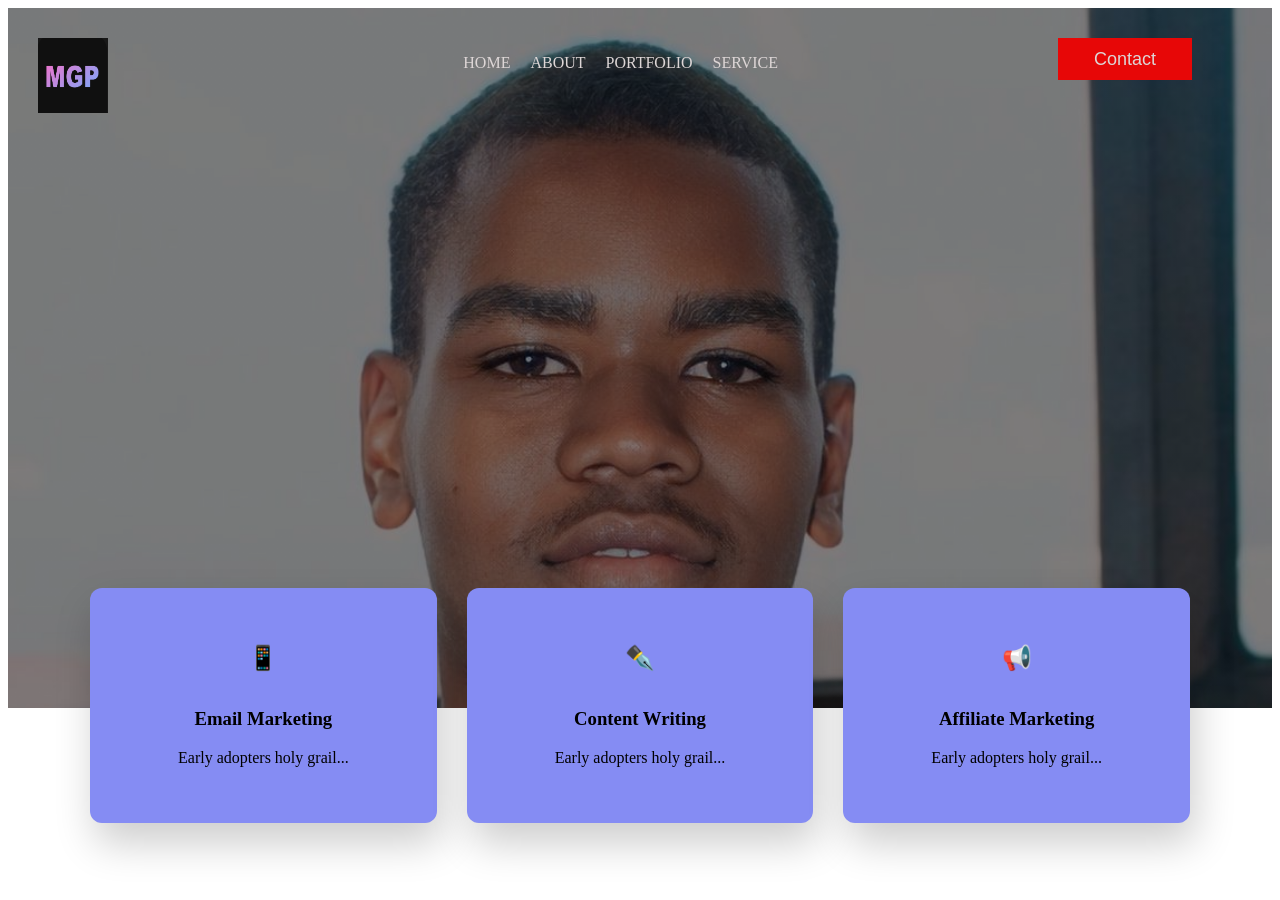
==== index.html @ 97ac89f2 "feat: prepare site for deployment" ====
<!DOCTYPE html>
<html lang="en">
<head>
    <meta charset="UTF-8">
    <meta name="viewport" content="width=device-width, initial-scale=1.0"> 
    <link rel="stylesheet" href="style.css"> 
    <link rel="icon" type="incon/png" href="IMG/MGP.png">
    <title>MGP</title> 
</head>
<body>
    <header class="hero"> 

        <div class="logo">
            <a href="#">
                <img src="IMG/MGP.png" alt="logo">
            </a> 
        </div> 

        <nav class="nav">
            <ul>
                <li>
                    <a href="#">HOME</a>
                </li>
                <li>
                    <a href="#">ABOUT</a>
                </li>
                <li>
                    <a href="#">PORTFOLIO</a>
                </li>
                <li>
                    <a href="#">SERVICE</a>
                </li>
            </ul>
        </nav> 

        <button class="button">
            <a href="#">Contact</a>
        </button>
    </header> 

    <div class="container-cartes">
        <div class="carte">
            <div class="icon-bg red">📱</div>
            <h3>Email Marketing</h3>
            <p>Early adopters holy grail...</p>
        </div>
        
        <div class="carte">
            <div class="icon-bg blue">✒️</div>
            <h3>Content Writing</h3>
            <p>Early adopters holy grail...</p>
        </div>
        
        <div class="carte">
            <div class="icon-bg purple">📢</div>
            <h3>Affiliate Marketing</h3>
            <p>Early adopters holy grail...</p>
        </div>
    </div> 

</body>
</html>
---- style.css ----
:root {
    --font-family: gorgia sans-serif; 
    --color-primary: rgb(221, 214, 214); 
    --color-hover: white;
    --color-secondary: rgb(133, 140, 243); 
    --color-button: rgb(231, 7, 7); 
    --color-button-hover: red;  
} 

.hero { 
    font-family: var(--font-family);
    background-image: linear-gradient(rgba(0,0,0,0.5), rgba(0,0,0,0.5)), url(IMG/MG4.jpeg); 
    background-size: cover; 
    display: flex;
    /* background-position: center;  */
    height: 700px; 
    width: 100%; 
} 

.hero .logo {
    width: 100%; 
    height: 100%; 
    padding: 30px;
} 

.hero .logo img {
    width: 70px; 
    height: 75px; 
} 

.hero .nav ul {
    display: flex; 
    list-style: none; 
    gap: 20px; 
    padding: 30px; 
    margin-right: 250px;
} 

.hero .nav ul a {
    text-decoration: none;
    color: var(--color-primary); 
    transition: 0.5s ease;
} 

.hero .nav ul a:hover {
    color: var(--color-hover);
}

.hero .button {
    padding: 35px; 
    margin-right: 80px; 
    border: 1px solid var(--color-button);
    background: var(--color-button);
    height: 5px; 
    padding-top: 10px; 
    padding-bottom: 30px;
    margin-top: 30px;
} 

.hero .button a {
    color: var(--color-primary); 
    font-size: 18px;
    text-decoration: none; 
    transition: 0.5s ease;
} 

.hero .button a:hover {
    color: var(--color-hover, --color-button-hover); 
} 

.container-cartes {
    display: flex; 
    justify-content: center;  
    gap: 30px; 
    max-width: 1100px; 
    margin: -120px auto 0; 
    padding: 0 20px; 
    position: relative; 
    z-index: 10;
} 

.carte {
    background: var(--color-secondary); 
    padding: 40px 30px; 
    border-radius: 12px; 
    text-align: center; 
    flex: 1; 
    box-shadow: 5px 20px 40px rgba(0,0,0,0.20); 
    transition: all 0.5s ease;
} 

.carte:hover {
    transform: scale(1.1);
}

.icon-bg {
    width: 60px; 
    height: 60px; 
    border-radius: 50px;
    margin: 0 auto 20px; 
    display: flex; 
    align-items: center;
    justify-content: center;
    font-size: 24px; 
}
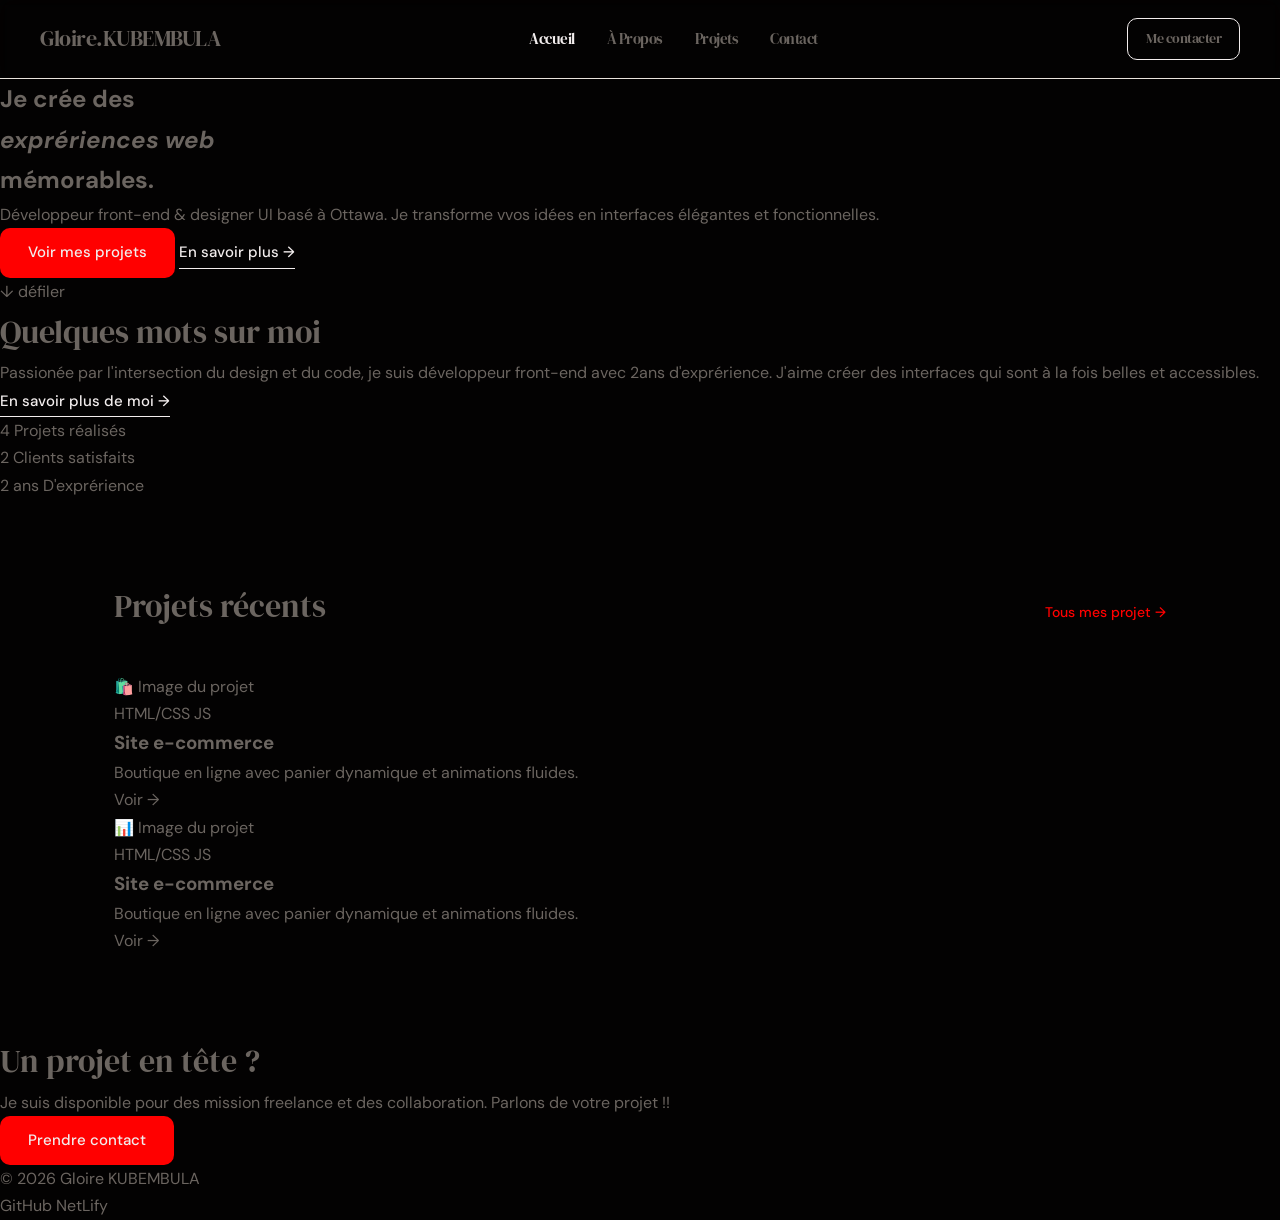
==== commit e4329d5e: "nouvelle modif" ====
--- a/index.html
+++ b/index.html
@@ -5,58 +5,146 @@
     <meta name="viewport" content="width=device-width, initial-scale=1.0"> 
     <link rel="stylesheet" href="style.css"> 
     <link rel="icon" type="incon/png" href="IMG/MGP.png">
-    <title>MGP</title> 
+    <link rel="preconnect" href="https://fonts.googleapis.com" />
+  <link rel="preconnect" href="https://fonts.gstatic.com" crossorigin />
+  <link href="https://fonts.googleapis.com/css2?family=DM+Serif+Display:ital@0;1&family=DM+Sans:wght@300;400;500&display=swap" rel="stylesheet" />
+    <title>Gloire.KUBEMBULA</title> 
 </head>
 <body>
-    <header class="hero"> 
+    <header class="bar"> 
 
-        <div class="logo">
-            <a href="#">
-                <img src="IMG/MGP.png" alt="logo">
+        <a href="index.html" class="logo">
+            Gloire.KUBEMBULA 
+        </a> 
+
+        <nav>
+            <a href="#index" class="active">Accueil</a>
+            <a href="#propos">À Propos</a>
+            <a href="#projet">Projets</a>
+            <a href="contact">Contact</a>
+        </nav>
+         
+        <a href="contact.html" class="btn-nav">
+            Me contacter
+        </a>
+    </header> 
+
+    <section class="hero">
+
+        <h1 class="hero-text">
+            Je crée des <br>
+            <em>exprériences web</em> <br> 
+            mémorables.
+        </h1> 
+
+        <p class="hero-sub"> 
+            Développeur front-end & designer UI basé à Ottawa. Je transforme vvos idées en interfaces élégantes et fonctionnelles.
+        </p> 
+
+        <div class="hero-cat">
+            <a href="projet.html" class="btn-primary">
+                Voir mes projets
             </a> 
+            <a href="propos.html" class="btn-ghost">
+                En savoir plus →
+            </a>
         </div> 
 
-        <nav class="nav">
-            <ul>
-                <li>
-                    <a href="#">HOME</a>
-                </li>
-                <li>
-                    <a href="#">ABOUT</a>
-                </li>
-                <li>
-                    <a href="#">PORTFOLIO</a>
-                </li>
-                <li>
-                    <a href="#">SERVICE</a>
-                </li>
-            </ul>
-        </nav> 
+        <div class="hero-scroll">↓ défiler</div> 
+    </section>  
 
-        <button class="button">
-            <a href="#">Contact</a>
-        </button>
-    </header> 
+    <!-- ==== À propos ==== -->
+    <secttion id="propos">
+        <div class="about-strip-text">
+            <h2>Quelques mots sur moi</h2> 
+            <p>Passionée par l'intersection du design et du code, je suis développeur front-end avec 2ans d'exprérience. J'aime créer des interfaces qui sont à la fois belles et accessibles.</p> 
+            <a href="propos.html" class="btn-ghost">En savoir plus de moi →</a>
+        </div> 
 
-    <div class="container-cartes">
-        <div class="carte">
-            <div class="icon-bg red">📱</div>
-            <h3>Email Marketing</h3>
-            <p>Early adopters holy grail...</p>
+        <div class="about-strip">
+            <div class="stat">
+                <span class="stat-num">4</span> 
+                <span class="label">Projets réalisés</span>
+            </div>
+            <div class="stat">
+                <span class="stat-num">2</span> 
+                <span class="label">Clients satisfaits</span>
+            </div>
+            <div class="stat">
+                <span class="stat-num">2 ans</span> 
+                <span class="label">D'exprérience</span>
+            </div>
         </div>
-        
-        <div class="carte">
-            <div class="icon-bg blue">✒️</div>
-            <h3>Content Writing</h3>
-            <p>Early adopters holy grail...</p>
+    </secttion>
+
+    <!-- ==== PROJETS ==== --> 
+    <section id="projet">
+        <div class="projet-header"> 
+            <h2>Projets récents</h2> 
+            <a href="projet.html" class="link-more">Tous mes projet →</a>
+        </div> 
+        <div class="projects-grid">
+
+            <article class="project-card">
+                
+                <div class="project-img project-img--2">
+                    <div class="project-img-placeholder">
+                        <span class="placeholder-icon">🛍️</span>
+                        <span class="placeholder-label">Image du projet</span>
+                    </div>
+                </div>
+
+                <div class="project-info">
+                    <div class="project-tags">
+                        <span class="tag">HTML/CSS</span>
+                        <span class="tag">JS</span>
+                    </div> 
+                    <h3>Site e-commerce</h3> 
+                    <p>Boutique en ligne avec panier dynamique et animations fluides.</p> 
+                    <a href="projet.html">Voir →</a>
+                </div>
+
+            </article>
+
+            <article class="project-card">
+
+                <div class="project-img project-img--3">
+                    <div class="project-img-placeholder">
+                        <span class="placeholder-icon">📊</span>
+                        <span class="placeholder-label">Image du projet</span>
+                    </div>
+                </div>
+
+                <div class="project-info">
+                    <div class="project-tags">
+                        <span class="tag">HTML/CSS</span>
+                        <span class="tag">JS</span>
+                    </div> 
+                    <h3>Site e-commerce</h3> 
+                    <p>Boutique en ligne avec panier dynamique et animations fluides.</p> 
+                    <a href="projet.html">Voir →</a>
+                </div>
+
+            </article>
         </div>
-        
-        <div class="carte">
-            <div class="icon-bg purple">📢</div>
-            <h3>Affiliate Marketing</h3>
-            <p>Early adopters holy grail...</p>
+    </section> 
+
+
+    <!-- ==== CONTACT ==== -->
+    <section id="contact">
+        <h2>Un projet en tête ?</h2> 
+        <p>Je suis disponible pour des mission freelance et des collaboration. Parlons de votre projet !!</p> 
+        <a href="contact.html" class="btn-primary">Prendre contact</a>
+    </section>
+
+    <!-- ==== FOOTER ==== --> 
+    <footer class="footer"> 
+        <span>© 2026 Gloire KUBEMBULA</span> 
+        <div class="footer-links">
+            <a href="#">GitHub</a>
+            <a href="#">NetLify</a>
         </div>
-    </div> 
+    </footer>
 
 </body>
 </html>
--- a/style.css
+++ b/style.css
@@ -1,106 +1,205 @@
+*, *::before, *::after {
+    box-sizing: border-box; 
+    margin: 0; 
+    padding: 0;
+}
+
 :root {
-    --font-family: gorgia sans-serif; 
-    --color-primary: rgb(221, 214, 214); 
-    --color-hover: white;
-    --color-secondary: rgb(133, 140, 243); 
-    --color-button: rgb(231, 7, 7); 
-    --color-button-hover: red;  
-} 
-
-.hero { 
-    font-family: var(--font-family);
-    background-image: linear-gradient(rgba(0,0,0,0.5), rgba(0,0,0,0.5)), url(IMG/MG4.jpeg); 
-    background-size: cover; 
-    display: flex;
-    /* background-position: center;  */
-    height: 700px; 
-    width: 100%; 
-} 
-
-.hero .logo {
-    width: 100%; 
-    height: 100%; 
-    padding: 30px;
-} 
-
-.hero .logo img {
-    width: 70px; 
-    height: 75px; 
-} 
-
-.hero .nav ul {
+    --color-fond: #030202;   
+    --color-text-primary: #f2eded; 
+    --color-text-secondary: #6b6560; 
+    --color-btn: #ff0000; 
+    --color-accent2: #2c5f8a; 
+    --color-accent3: #ffffff; 
+    --color-accent: #e8e3dc; 
+    --color-tag-bg: #f0ede8; 
+    --color-tag-txt: #5a5550; 
+
+    --font-titre: 'DM Serif Display', Georgia, serif; 
+    --font-corps: 'DM Sans', system-ui, sans-serif; 
+
+    --rayon: 10px; 
+    --rayon-lg: 18px; 
+    --ombre: 0 2px 16px rgba(0,0,0,0.07); 
+
+    --largeur-max: 1100px; 
+    --padding-section: 80px 24px; 
+} 
+
+html { scroll-behavior: smooth; } 
+
+body {
+    font-family: var(--font-corps); 
+    background-color: var(--color-fond); 
+    color: var(--color-text-secondary); 
+    font-size: 16px; 
+    line-height: 1.7;
+} 
+
+a {
+    color: inherit;
+    text-decoration: none;
+}
+
+img {
+    display: block; 
+    max-width: 100%; 
+} 
+
+/*----BOUTONS----*/ 
+.btn-primary {
+    display: inline-block; 
+    background: var(--color-btn); 
+    color: var(--color-text-primary); 
+    padding: 12px 28px; 
+    border-radius: var(--rayon); 
+    font-family: var(--font-corps); 
+    font-size: 15px; 
+    font-weight: 500; 
+    transition: opacity 0.2s, transform 0.2s; 
+    border: none; 
+    cursor: pointer;
+} 
+
+.btn-primary:hover {
+    opacity: 0.88; transform: translateY(-1px);
+} 
+
+.btn-ghost {
+    display: inline-block; 
+    color: var(--color-text-primary); 
+    font-size: 15px; 
+    font-weight: 500; 
+    border-bottom: 1px solid var(--color-text-primary); 
+    padding-bottom: 2px; 
+    transition: opacity 0.2s;
+} 
+.btn-ghost:hover { 
+    opacity: 0.6;
+} 
+
+.btn-project {
+    display: inline-block; 
+    font-size: 14px; 
+    font-weight: 500; 
+    color: var(--color-btn); 
+    transition: gap 0.2s; 
+} 
+.btn-project:hover { text-decoration: underline; } 
+
+.btn-sm { padding: 9px 20px; font-size: 14px; } 
+.btn-full { width: 100%; text-align: center; } 
+
+.btn-nav {
+    display: inline-block; 
+    border: 1px solid var(--color-text-primary); 
+    padding: 8px 18px; 
+    border-radius: var(--rayon); 
+    font-size: 14px; 
+    font-weight: 500; 
+    transition: background 0.2s, color 0.2s; 
+} 
+
+.btn-nav:hover, .btn-nav.active-btn {
+    background: var(--color-text-primary); 
+    color: var(--color-fond);
+} 
+
+/* ---- NAVIGATION ----- */ 
+.bar {
+    position: sticky; 
+    top: 0; 
+    z-index: 100; 
     display: flex; 
-    list-style: none; 
-    gap: 20px; 
-    padding: 30px; 
-    margin-right: 250px;
-} 
-
-.hero .nav ul a {
-    text-decoration: none;
-    color: var(--color-primary); 
-    transition: 0.5s ease;
-} 
-
-.hero .nav ul a:hover {
-    color: var(--color-hover);
+    align-items: center; 
+    justify-content: space-between; 
+    gap: 24px; 
+    padding: 18px 40px; 
+    backdrop-filter: blur(8px); 
+    border-bottom: 1px solid var(--color-accent);
+} 
+
+.bar {
+    font-family: var(--font-titre); 
+    font-size: 22px; 
+    font-weight: 400; 
+    letter-spacing: -0.5px; 
+} 
+
+.bar nav {
+    display: flex; 
+    gap: 32px;
+} 
+
+.bar nav a {
+    font-size: 15px; 
+    color: var(--color-text-secondary); 
+    transition: color 0.2s; 
+} 
+
+.bar nav a:hover, 
+.bar nav a.active {
+    color: var(--color-text-primary);
+} 
+.bar nav a.active {
+    font-weight: 500;
+} 
+
+/* ---- SECTION ---- */ 
+#projet { 
+    max-width: var(--largeur-max); 
+    margin: 0 auto; 
+    padding: var(--padding-section);
+} 
+
+.projet-header {
+    display: flex; 
+    align-items: baseline; 
+    justify-content: space-between; 
+    margin-bottom: 40px;
+} 
+
+.section-title {
+    font-family: var(--font-titre); 
+    font-size: 32px; 
+    font-weight: 400; 
+    margin-bottom: 40px;
+} 
+
+h2 {
+    font-family: var(--font-titre); 
+    font-size: 32px; 
+    font-weight: 400;
+} 
+
+.link-more {
+    font-size: 14px; 
+    color: var(--color-btn); 
+    font-weight: 500;
+} 
+
+.link-more:hover {
+    text-decoration: underline;
 }
 
-.hero .button {
-    padding: 35px; 
-    margin-right: 80px; 
-    border: 1px solid var(--color-button);
-    background: var(--color-button);
-    height: 5px; 
-    padding-top: 10px; 
-    padding-bottom: 30px;
-    margin-top: 30px;
-} 
-
-.hero .button a {
-    color: var(--color-primary); 
-    font-size: 18px;
-    text-decoration: none; 
-    transition: 0.5s ease;
-} 
-
-.hero .button a:hover {
-    color: var(--color-hover, --color-button-hover); 
-} 
-
-.container-cartes {
-    display: flex; 
-    justify-content: center;  
-    gap: 30px; 
-    max-width: 1100px; 
-    margin: -120px auto 0; 
-    padding: 0 20px; 
-    position: relative; 
-    z-index: 10;
-} 
-
-.carte {
-    background: var(--color-secondary); 
-    padding: 40px 30px; 
-    border-radius: 12px; 
-    text-align: center; 
-    flex: 1; 
-    box-shadow: 5px 20px 40px rgba(0,0,0,0.20); 
-    transition: all 0.5s ease;
-} 
-
-.carte:hover {
-    transform: scale(1.1);
-}
-
-.icon-bg {
-    width: 60px; 
-    height: 60px; 
-    border-radius: 50px;
-    margin: 0 auto 20px; 
-    display: flex; 
-    align-items: center;
-    justify-content: center;
-    font-size: 24px; 
-} 
-
+@media (max-width: 768px) {
+    .menu {
+        display: none;
+    } 
+
+    .hero {
+        padding: 15px 20px;
+    } 
+
+    .container-cartes {
+        height: 500px;
+        flex-direction: column; 
+        align-items: center; 
+        margin-top: -30px; 
+        z-index: 10;
+    } 
+
+    .carte {
+        width: 90%;
+    }
+}
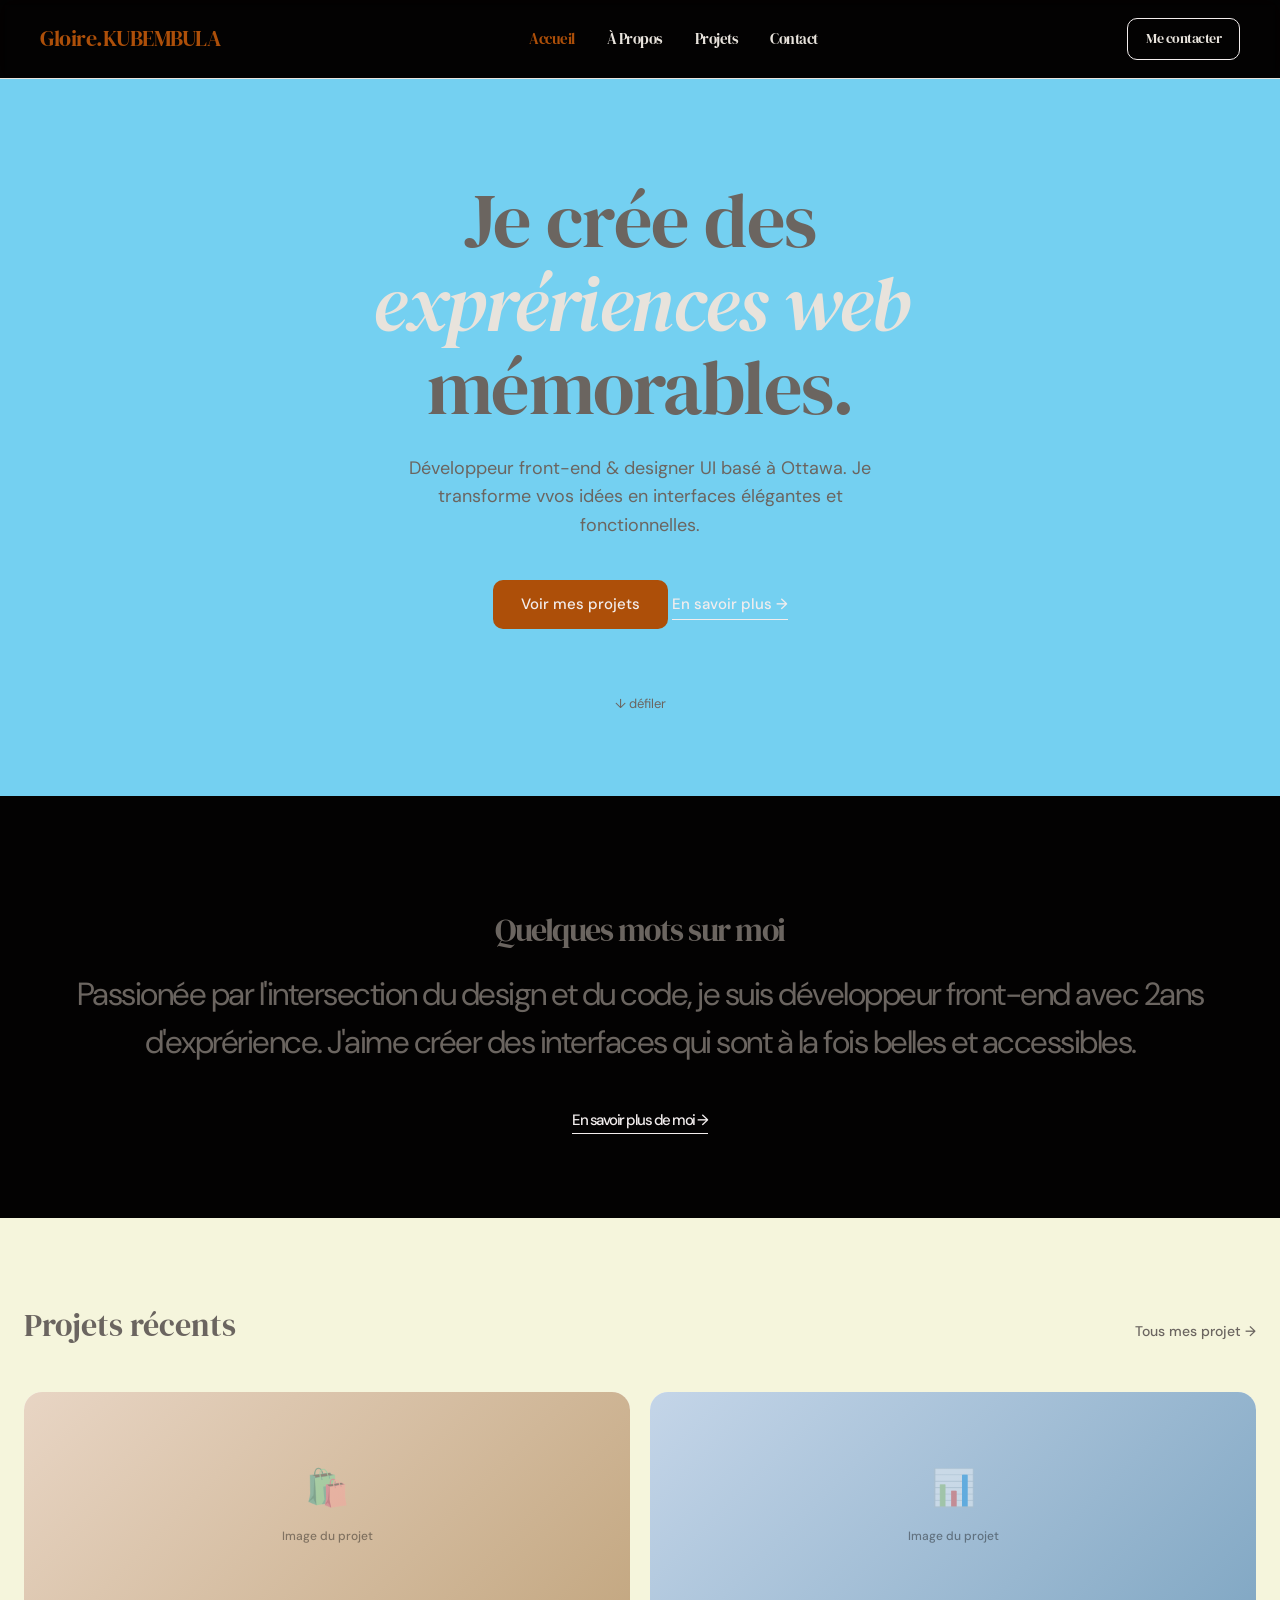
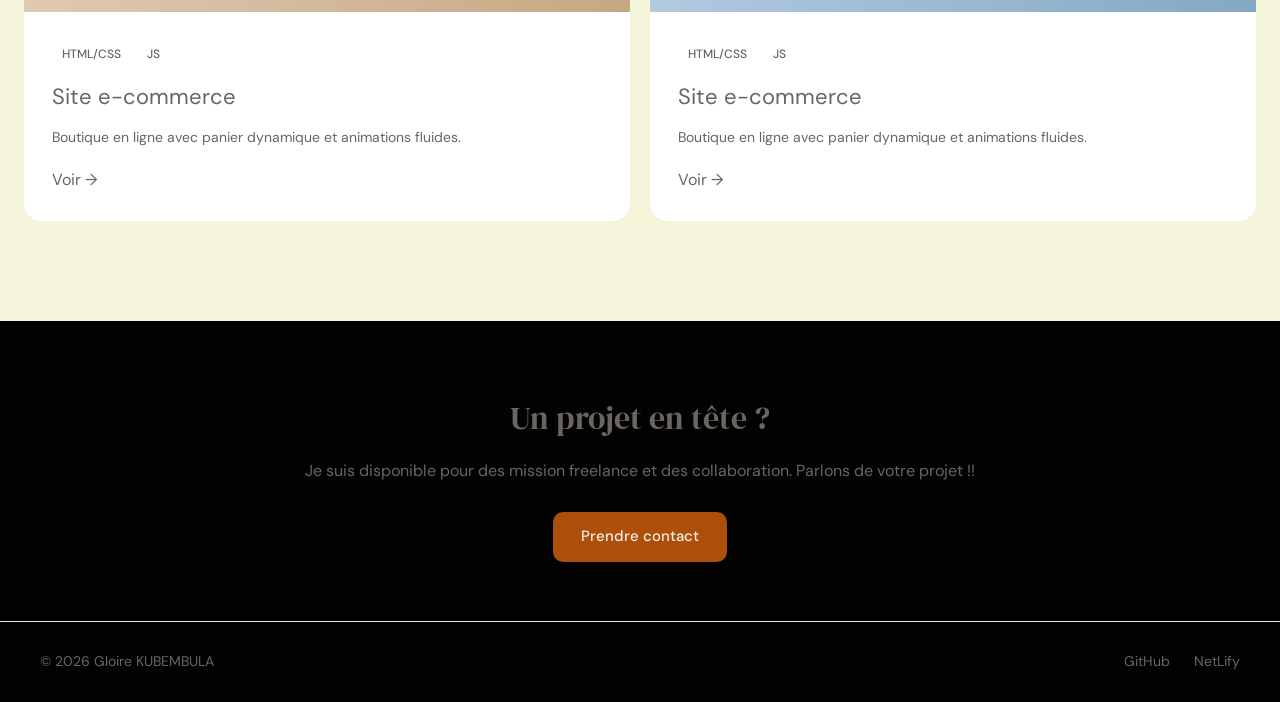
==== commit dd6be122: "nouvelle modif sur la page accueil" ====
--- a/index.html
+++ b/index.html
@@ -21,7 +21,7 @@
             <a href="#index" class="active">Accueil</a>
             <a href="#propos">À Propos</a>
             <a href="#projet">Projets</a>
-            <a href="contact">Contact</a>
+            <a href="#contact">Contact</a>
         </nav>
          
         <a href="contact.html" class="btn-nav">
@@ -29,112 +29,122 @@
         </a>
     </header> 
 
-    <section class="hero">
+    <section id="index">
 
-        <h1 class="hero-text">
+        <div class="hero">
+            <h1 class="hero-text">
             Je crée des <br>
             <em>exprériences web</em> <br> 
             mémorables.
-        </h1> 
+            </h1> 
 
-        <p class="hero-sub"> 
-            Développeur front-end & designer UI basé à Ottawa. Je transforme vvos idées en interfaces élégantes et fonctionnelles.
-        </p> 
+            <p class="hero-sub"> 
+                Développeur front-end & designer UI basé à Ottawa. Je transforme vvos idées en interfaces élégantes et fonctionnelles.
+            </p> 
 
-        <div class="hero-cat">
-            <a href="projet.html" class="btn-primary">
-                Voir mes projets
-            </a> 
-            <a href="propos.html" class="btn-ghost">
-                En savoir plus →
-            </a>
-        </div> 
+            <div class="hero-cat">
+                <a href="projet.html" class="btn-primary">
+                    Voir mes projets
+                </a> 
+                <a href="propos.html" class="btn-ghost">
+                    En savoir plus →
+                </a>
+            </div>  
+            <div class="hero-scroll">↓ défiler</div> 
+        </div>
 
-        <div class="hero-scroll">↓ défiler</div> 
     </section>  
 
     <!-- ==== À propos ==== -->
     <secttion id="propos">
-        <div class="about-strip-text">
-            <h2>Quelques mots sur moi</h2> 
-            <p>Passionée par l'intersection du design et du code, je suis développeur front-end avec 2ans d'exprérience. J'aime créer des interfaces qui sont à la fois belles et accessibles.</p> 
-            <a href="propos.html" class="btn-ghost">En savoir plus de moi →</a>
-        </div> 
+        <div class="section about-strip">
+            <div class="about-strip-text">
+                <h2>Quelques mots sur moi</h2> 
+                <p>Passionée par l'intersection du design et du code, je suis développeur front-end avec 2ans d'exprérience. J'aime créer des interfaces qui sont à la fois belles et accessibles.</p> 
+                <a href="propos.html" class="btn-ghost">En savoir plus de moi →</a>
+           </div> 
 
-        <div class="about-strip">
-            <div class="stat">
-                <span class="stat-num">4</span> 
-                <span class="label">Projets réalisés</span>
-            </div>
-            <div class="stat">
-                <span class="stat-num">2</span> 
-                <span class="label">Clients satisfaits</span>
-            </div>
-            <div class="stat">
-                <span class="stat-num">2 ans</span> 
-                <span class="label">D'exprérience</span>
-            </div>
+            <!-- <div class="about-strip">
+                <div class="stat">
+                    <span class="stat-num">4</span> 
+                    <span class="label">Projets réalisés</span>
+                </div>
+                <div class="stat">
+                    <span class="stat-num">2</span> 
+                    <span class="label">Clients satisfaits</span>
+                </div>
+                <div class="stat">
+                    <span class="stat-num">2 ans</span> 
+                    <span class="label">D'exprérience</span>
+                </div>
+            </div> -->
         </div>
     </secttion>
 
     <!-- ==== PROJETS ==== --> 
     <section id="projet">
-        <div class="projet-header"> 
-            <h2>Projets récents</h2> 
-            <a href="projet.html" class="link-more">Tous mes projet →</a>
-        </div> 
-        <div class="projects-grid">
 
-            <article class="project-card">
-                
-                <div class="project-img project-img--2">
-                    <div class="project-img-placeholder">
-                        <span class="placeholder-icon">🛍️</span>
-                        <span class="placeholder-label">Image du projet</span>
+        <div class="section">
+            <div class="section-header"> 
+                <h2>Projets récents</h2> 
+                <a href="projet.html" class="link-more">Tous mes projet →</a>
+            </div> 
+
+            <div class="projects-grid">
+
+                <article class="project-card">
+                    
+                    <div class="project-img project-img--1">
+                        <div class="project-img-placeholder">
+                            <span class="placeholder-icon">🛍️</span>
+                            <span class="placeholder-label">Image du projet</span>
+                        </div>
                     </div>
-                </div>
 
-                <div class="project-info">
-                    <div class="project-tags">
-                        <span class="tag">HTML/CSS</span>
-                        <span class="tag">JS</span>
-                    </div> 
-                    <h3>Site e-commerce</h3> 
-                    <p>Boutique en ligne avec panier dynamique et animations fluides.</p> 
-                    <a href="projet.html">Voir →</a>
-                </div>
+                    <div class="project-info">
+                        <div class="project-tags">
+                            <span class="tag">HTML/CSS</span>
+                            <span class="tag">JS</span>
+                        </div> 
+                        <h3>Site e-commerce</h3> 
+                        <p>Boutique en ligne avec panier dynamique et animations fluides.</p> 
+                        <a href="projet.html">Voir →</a>
+                    </div>
 
-            </article>
+                </article>
 
-            <article class="project-card">
+                <article class="project-card">
 
-                <div class="project-img project-img--3">
-                    <div class="project-img-placeholder">
-                        <span class="placeholder-icon">📊</span>
-                        <span class="placeholder-label">Image du projet</span>
+                    <div class="project-img project-img--2">
+                        <div class="project-img-placeholder">
+                            <span class="placeholder-icon">📊</span>
+                            <span class="placeholder-label">Image du projet</span>
+                        </div>
                     </div>
-                </div>
 
-                <div class="project-info">
-                    <div class="project-tags">
-                        <span class="tag">HTML/CSS</span>
-                        <span class="tag">JS</span>
-                    </div> 
-                    <h3>Site e-commerce</h3> 
-                    <p>Boutique en ligne avec panier dynamique et animations fluides.</p> 
-                    <a href="projet.html">Voir →</a>
-                </div>
+                    <div class="project-info">
+                        <div class="project-tags">
+                            <span class="tag">HTML/CSS</span>
+                            <span class="tag">JS</span>
+                        </div> 
+                        <h3>Site e-commerce</h3> 
+                        <p>Boutique en ligne avec panier dynamique et animations fluides.</p> 
+                        <a href="projet.html">Voir →</a>
+                    </div>
 
-            </article>
+                </article>
+            </div>
         </div>
     </section> 
 
 
     <!-- ==== CONTACT ==== -->
     <section id="contact">
-        <h2>Un projet en tête ?</h2> 
-        <p>Je suis disponible pour des mission freelance et des collaboration. Parlons de votre projet !!</p> 
-        <a href="contact.html" class="btn-primary">Prendre contact</a>
+        <div class="contact cta-section">
+            <h2>Un projet en tête ?</h2> 
+            <p>Je suis disponible pour des mission freelance et des collaboration. Parlons de votre projet !!</p> 
+            <a href="contact.html" class="btn-primary">Prendre contact</a>
+        </div>
     </section>
 
     <!-- ==== FOOTER ==== --> 
--- a/style.css
+++ b/style.css
@@ -6,10 +6,11 @@
 
 :root {
     --color-fond: #030202;   
+    --color-fond2: #74D0F1;   
+    --color-fond3: #F5F5DC;   
     --color-text-primary: #f2eded; 
     --color-text-secondary: #6b6560; 
-    --color-btn: #ff0000; 
-    --color-accent2: #2c5f8a; 
+    --color-logo: #AD4F09; 
     --color-accent3: #ffffff; 
     --color-accent: #e8e3dc; 
     --color-tag-bg: #f0ede8; 
@@ -49,7 +50,7 @@
 /*----BOUTONS----*/ 
 .btn-primary {
     display: inline-block; 
-    background: var(--color-btn); 
+    background: var(--color-logo); 
     color: var(--color-text-primary); 
     padding: 12px 28px; 
     border-radius: var(--rayon); 
@@ -92,6 +93,7 @@
 
 .btn-nav {
     display: inline-block; 
+    color: var(--color-accent);
     border: 1px solid var(--color-text-primary); 
     padding: 8px 18px; 
     border-radius: var(--rayon); 
@@ -102,10 +104,10 @@
 
 .btn-nav:hover, .btn-nav.active-btn {
     background: var(--color-text-primary); 
-    color: var(--color-fond);
-} 
-
-/* ---- NAVIGATION ----- */ 
+    color: var(--color-logo);
+} 
+
+/* ---- NAVIGATION ----- */  
 .bar {
     position: sticky; 
     top: 0; 
@@ -119,6 +121,14 @@
     border-bottom: 1px solid var(--color-accent);
 } 
 
+.logo {
+  font-family: var(--fonte-titre);
+  font-size: 22px;
+  font-weight: 400;
+  letter-spacing: -0.5px;
+  color: var(--color-logo);
+}
+
 .bar {
     font-family: var(--font-titre); 
     font-size: 22px; 
@@ -133,26 +143,29 @@
 
 .bar nav a {
     font-size: 15px; 
-    color: var(--color-text-secondary); 
+    color: var(--color-accent); 
     transition: color 0.2s; 
 } 
 
 .bar nav a:hover, 
 .bar nav a.active {
-    color: var(--color-text-primary);
+    color: var(--color-logo);
 } 
 .bar nav a.active {
     font-weight: 500;
 } 
 
 /* ---- SECTION ---- */ 
-#projet { 
-    max-width: var(--largeur-max); 
+#projet { }
+
+.section { 
+    background: var(--color-fond3);
+    width: 100%; 
     margin: 0 auto; 
     padding: var(--padding-section);
 } 
 
-.projet-header {
+.section-header {
     display: flex; 
     align-items: baseline; 
     justify-content: space-between; 
@@ -180,26 +193,289 @@
 
 .link-more:hover {
     text-decoration: underline;
-}
+}  
+
+/* ----- accueil ----- */
+#index {
+    padding-top: calc(var(--gap) * 1.5);
+    padding-bottom: calc(var(--gap) * 1.5);
+} 
+
+.hero {
+    background: var(--color-fond2); 
+    width: 100%; 
+    margin: 0 auto; 
+    padding: 100px 24px 80px; 
+    text-align: center;
+} 
+
+.hero-text {
+    font-family: var(--font-titre); 
+    font-size: clamp(42px, 7vw, 76px); 
+    line-height: 1.1; 
+    letter-spacing: -1.5px; 
+    font-weight: 400;
+    margin-bottom: 24px;
+} 
+
+.hero-text em {
+    font-size: italic; 
+    color: var(--color-accent);
+} 
+
+.hero-sub {
+    font-size: 18px; 
+    color: var(--color-text-secondary); 
+    max-width: 520px; 
+    margin: 0 auto 40px; 
+    line-height: 1.6;
+} 
+
+.hero-scroll {
+    margin-top: 64px; 
+    font-size: 13px; 
+    color: var(--color-text-secondary); 
+    animation: bounce 2s infinite;
+} 
+
+@keyframes bounce {
+    0%, 100% {
+        transform: translateY(0);
+    } 
+    50% {
+        transform: translateY(6px);
+    }
+}
+
+/* ---- Projet (Pg accueil) */ 
+.projects-grid {
+    display: grid; 
+    grid-template-columns: 1fr 1fr; 
+    grid-template-rows: auto auto; 
+    gap: 20px; 
+}
+
+.project-card {
+    background: var(--color-accent3); 
+    border-radius: var(--rayon-lg); 
+    overflow: hidden; 
+    border: 1px solid var(--color-accent2); 
+    transition: transform 0.25s, box-shadow 0.25s;
+} 
+
+.project-card:hover {
+    transform: translateY(-4px); 
+    box-shadow: var(--ombre);
+} 
+
+.project-img {
+    position: relative; 
+    min-height: 220px; 
+    display: flex; 
+    align-items: center; 
+    justify-content: center;
+} 
+.project-img--1 { background: linear-gradient(135deg, #e8d5c4 0%, #c4a882 100%);}
+.project-img--2 { background: linear-gradient(135deg, #c4d5e8 0%, #82a8c4 100%);}  
+
+.project-img-placeholder {
+    display: flex; 
+    flex-direction: column; 
+    align-items: center; 
+    gap: 8px; 
+    color: rgba(0,0,0,0.4);
+}
+
+.placeholder-icon { font-size: 36px;}
+.placeholder-label { font-size: 12px; font-weight: 500;} 
+
+.project-info {
+  padding: 28px;
+}
+.project-info h3 {
+  font-family: var(--fonte-titre);
+  font-size: 22px;
+  font-weight: 400;
+  margin: 10px 0 10px;
+}
+.project-info p {
+  font-size: 14px;
+  color: var(--color-text-secondary);
+  margin-bottom: 16px; 
+} 
+
+/* ----- Tags (accueil) ----- */
+.project-tags {
+  display: flex;
+  flex-wrap: wrap;
+  gap: 6px;
+  margin-bottom: 8px;
+}
+.tag {
+  background: var(--couleur-tag-bg);
+  color: var(--couleur-tag-txt);
+  font-size: 12px;
+  font-weight: 500;
+  padding: 4px 10px;
+  border-radius: 50px;
+} 
+
+/* ---- À Propos (accueil) ----- */ 
+#propos{} 
+
+.about-strip {
+  font-size: 32px;
+  font-weight: 400;
+  font-family: var(--fonte-titre);
+  line-height: 1.5; 
+  letter-spacing: -1.5px;
+  text-align: center;
+  background: var(--couleur-carte); 
+  margin-top: 30px;
+}
+.about-strip-text h2 { margin-bottom: 16px; }
+.about-strip-text p  { color: var(--couleur-texte-secondary); margin-bottom: 24px; }
+.about-strip-stats {
+  display: flex;
+}
+.stat { display: flex; flex-direction: column; }
+.stat-num {
+  font-family: var(--fonte-titre);
+  font-size: 40px;
+  font-weight: 400;
+  color: var(--couleur-accent);
+  line-height: 1;
+}
+.stat-label { font-size: 13px; color: var(--couleur-texte-secondary); margin-top: 4px; } 
+
+#contact{}
+
+.cta-section {
+  height: 300px;
+  text-align: center;
+  padding-top: 70px;
+}
+.cta-section h2 { margin-bottom: 12px; }
+.cta-section p  { color: var(--color-text-secondary); margin-bottom: 28px; } 
+
+
+
+.page-hero {
+  max-width: var(--largeur-max);
+  margin: 0 auto;
+  padding: 72px 24px 48px;
+}
+.page-hero h1 {
+  font-family: var(--fonte-titre);
+  font-size: clamp(36px, 5vw, 60px);
+  font-weight: 400;
+  letter-spacing: -1px;
+  margin-bottom: 16px;
+}
+.page-hero h1 em { font-style: italic; color: var(--couleur-accent); }
+.page-hero p { font-size: 18px; color: var(--couleur-texte-doux); }
+
+/* -------- 12. FILTRES -------- */
+.filters {
+  display: flex;
+  gap: 10px;
+  flex-wrap: wrap;
+  margin-bottom: 40px;
+}
+.filter-btn {
+  background: none;
+  border: 1px solid var(--couleur-bordure);
+  border-radius: 50px;
+  padding: 8px 20px;
+  font-family: var(--fonte-corps);
+  font-size: 14px;
+  cursor: pointer;
+  color: var(--couleur-texte-doux);
+  transition: background 0.2s, color 0.2s, border-color 0.2s;
+}
+.filter-btn:hover, .filter-btn.active {
+  background: var(--couleur-texte);
+  color: var(--couleur-fond);
+  border-color: var(--couleur-texte);
+}
+
+
+/* ----- FOOTER ----- */ 
+.footer {
+  display: flex;
+  justify-content: space-between;
+  align-items: center;
+  padding: 28px 40px;
+  border-top: 1px solid var(--color-accent);
+  font-size: 14px;
+  color: var(--couleur-texte-doux);
+  max-width: 100%;
+}
+.footer-links { display: flex; gap: 24px; }
+.footer-links a:hover { color: var(--couleur-texte); }
 
 @media (max-width: 768px) {
-    .menu {
+    .bar {
+        padding: 14px 20px;
+    } 
+     
+    .bar nav {
+        display: none; 
+    } 
+
+    .bar-nav {
         display: none;
     } 
 
     .hero {
-        padding: 15px 20px;
-    } 
-
-    .container-cartes {
-        height: 500px;
-        flex-direction: column; 
-        align-items: center; 
-        margin-top: -30px; 
-        z-index: 10;
-    } 
-
-    .carte {
-        width: 90%;
+        padding: 60px 20px 48px; 
+    } 
+
+    .projects-grid {
+        grid-template-columns: 1fr; 
+    } 
+    
+    .about-strip {
+        grid-template-columns: 1fr; gap: 15px; 
+    } 
+    .about-intro {
+        grid-template-columns: 1fr; 
+    } 
+    .about-photo {
+        position: static; 
+    } 
+    .photo-placeholder {
+        aspect-ratio: 16/9;
+    } 
+
+    .projects-full-grid {
+        grid-template-columns: 1fr; 
+    } 
+    .skills-grid {
+        grid-template-columns: 1fr;
+    } 
+    .hobbies-grid {
+        grid-template-columns: 1fr 1fr; 
+    } 
+
+    .contat-section {
+        grid-template-columns: 1fr; 
+    } 
+    .form-row {
+        grid-template-columns: 1fr; 
+    } 
+    .faq-grid {
+        grid-template-columns: 1fr;
+    } 
+
+    .section {
+        padding: 48px 20px; 
+    } 
+    .spage-hero {
+        padding: 48px 20px 32px;
+    } 
+
+    .footer {
+        flex-direction: column; gap: 12px; text-align: center;
     }
 }
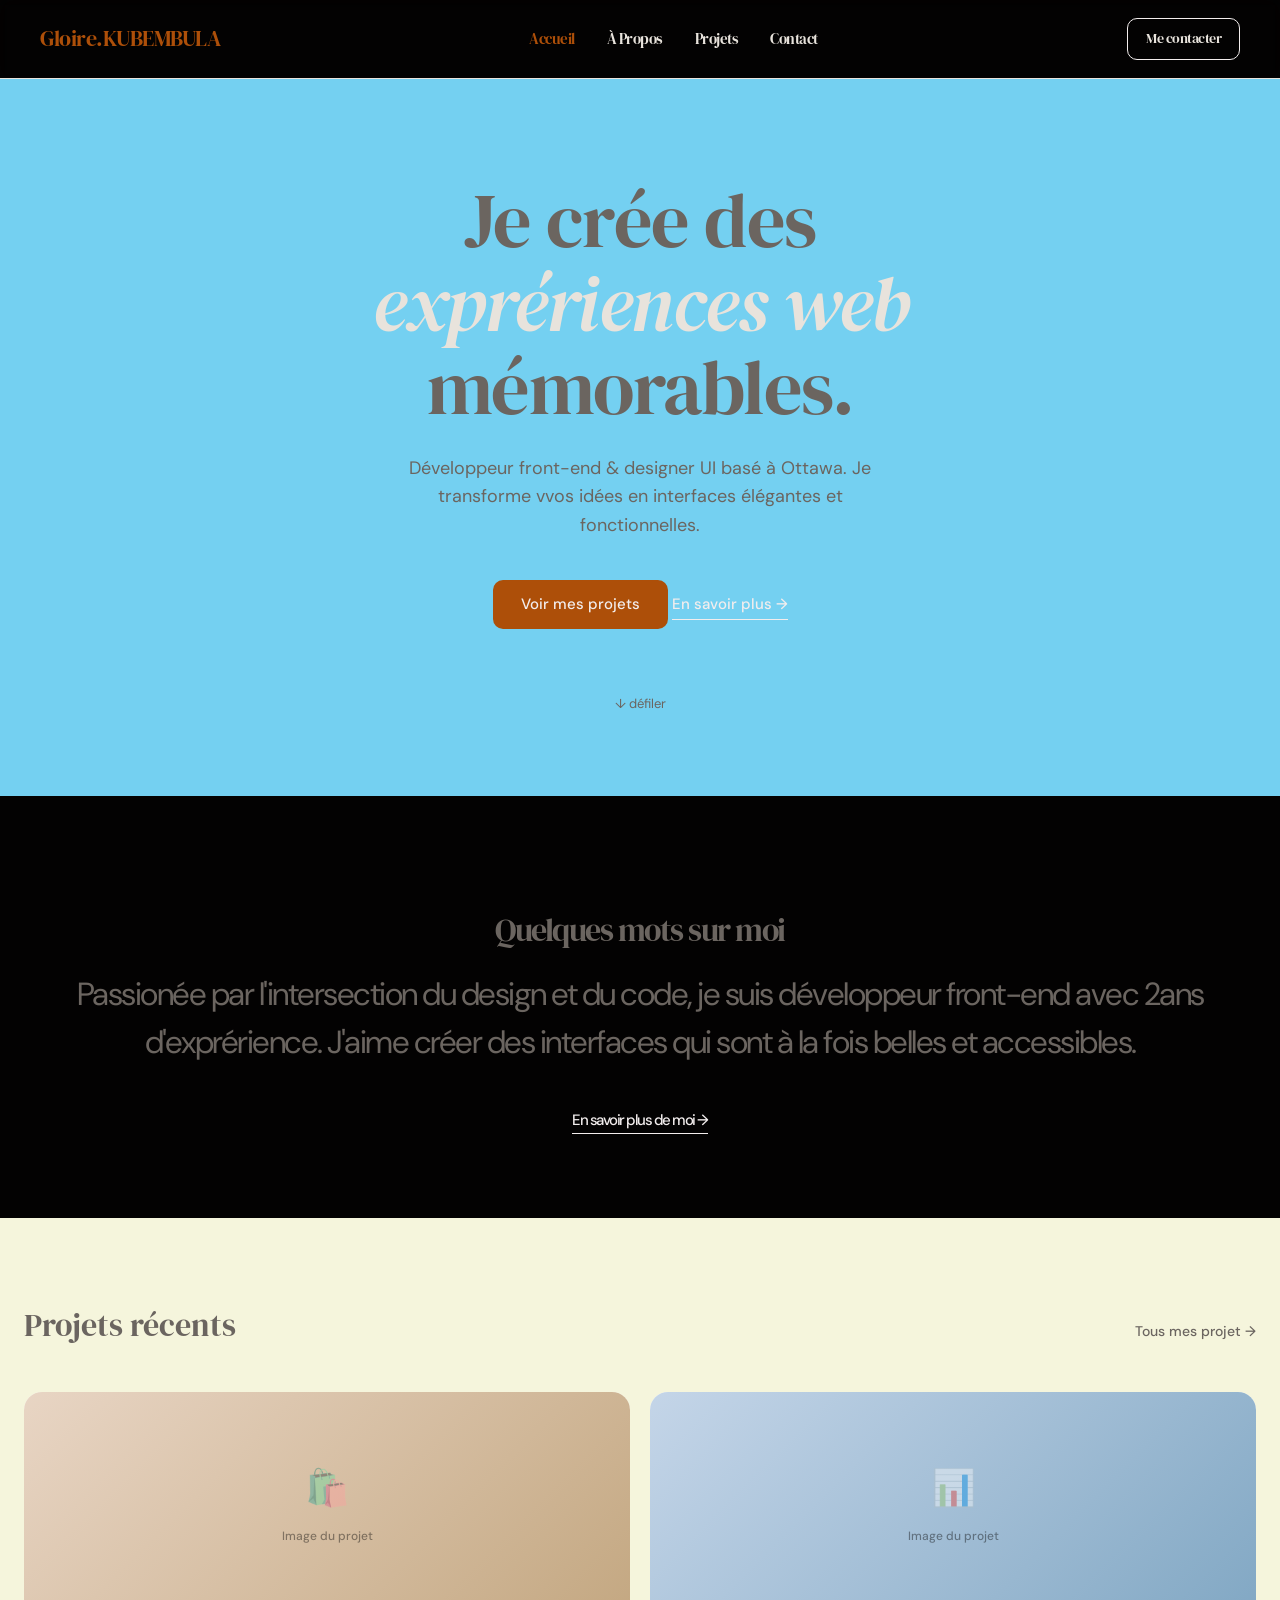
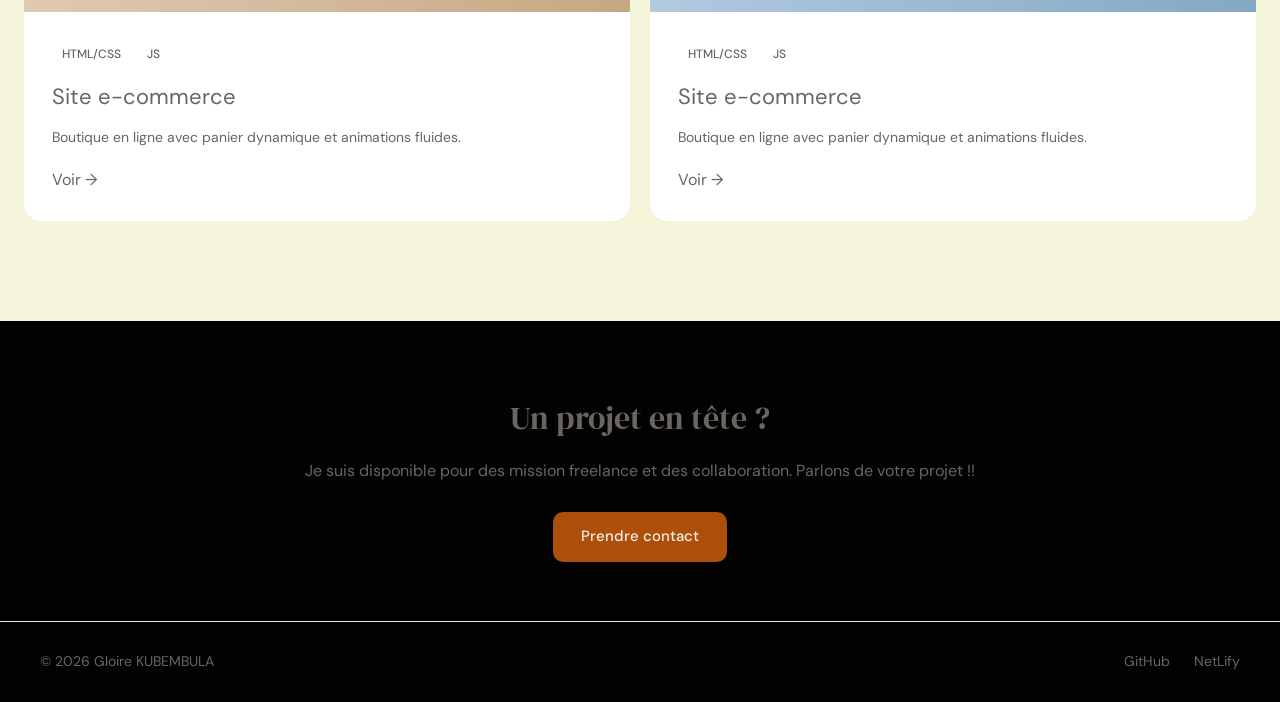
==== commit 20102994: "changement de l'icone du site" ====
--- a/index.html
+++ b/index.html
@@ -4,7 +4,7 @@
     <meta charset="UTF-8">
     <meta name="viewport" content="width=device-width, initial-scale=1.0"> 
     <link rel="stylesheet" href="style.css"> 
-    <link rel="icon" type="incon/png" href="IMG/MGP.png">
+    <link rel="icon" type="incon/png" href="IMG/G-Kub.3.png">
     <link rel="preconnect" href="https://fonts.googleapis.com" />
   <link rel="preconnect" href="https://fonts.gstatic.com" crossorigin />
   <link href="https://fonts.googleapis.com/css2?family=DM+Serif+Display:ital@0;1&family=DM+Sans:wght@300;400;500&display=swap" rel="stylesheet" />
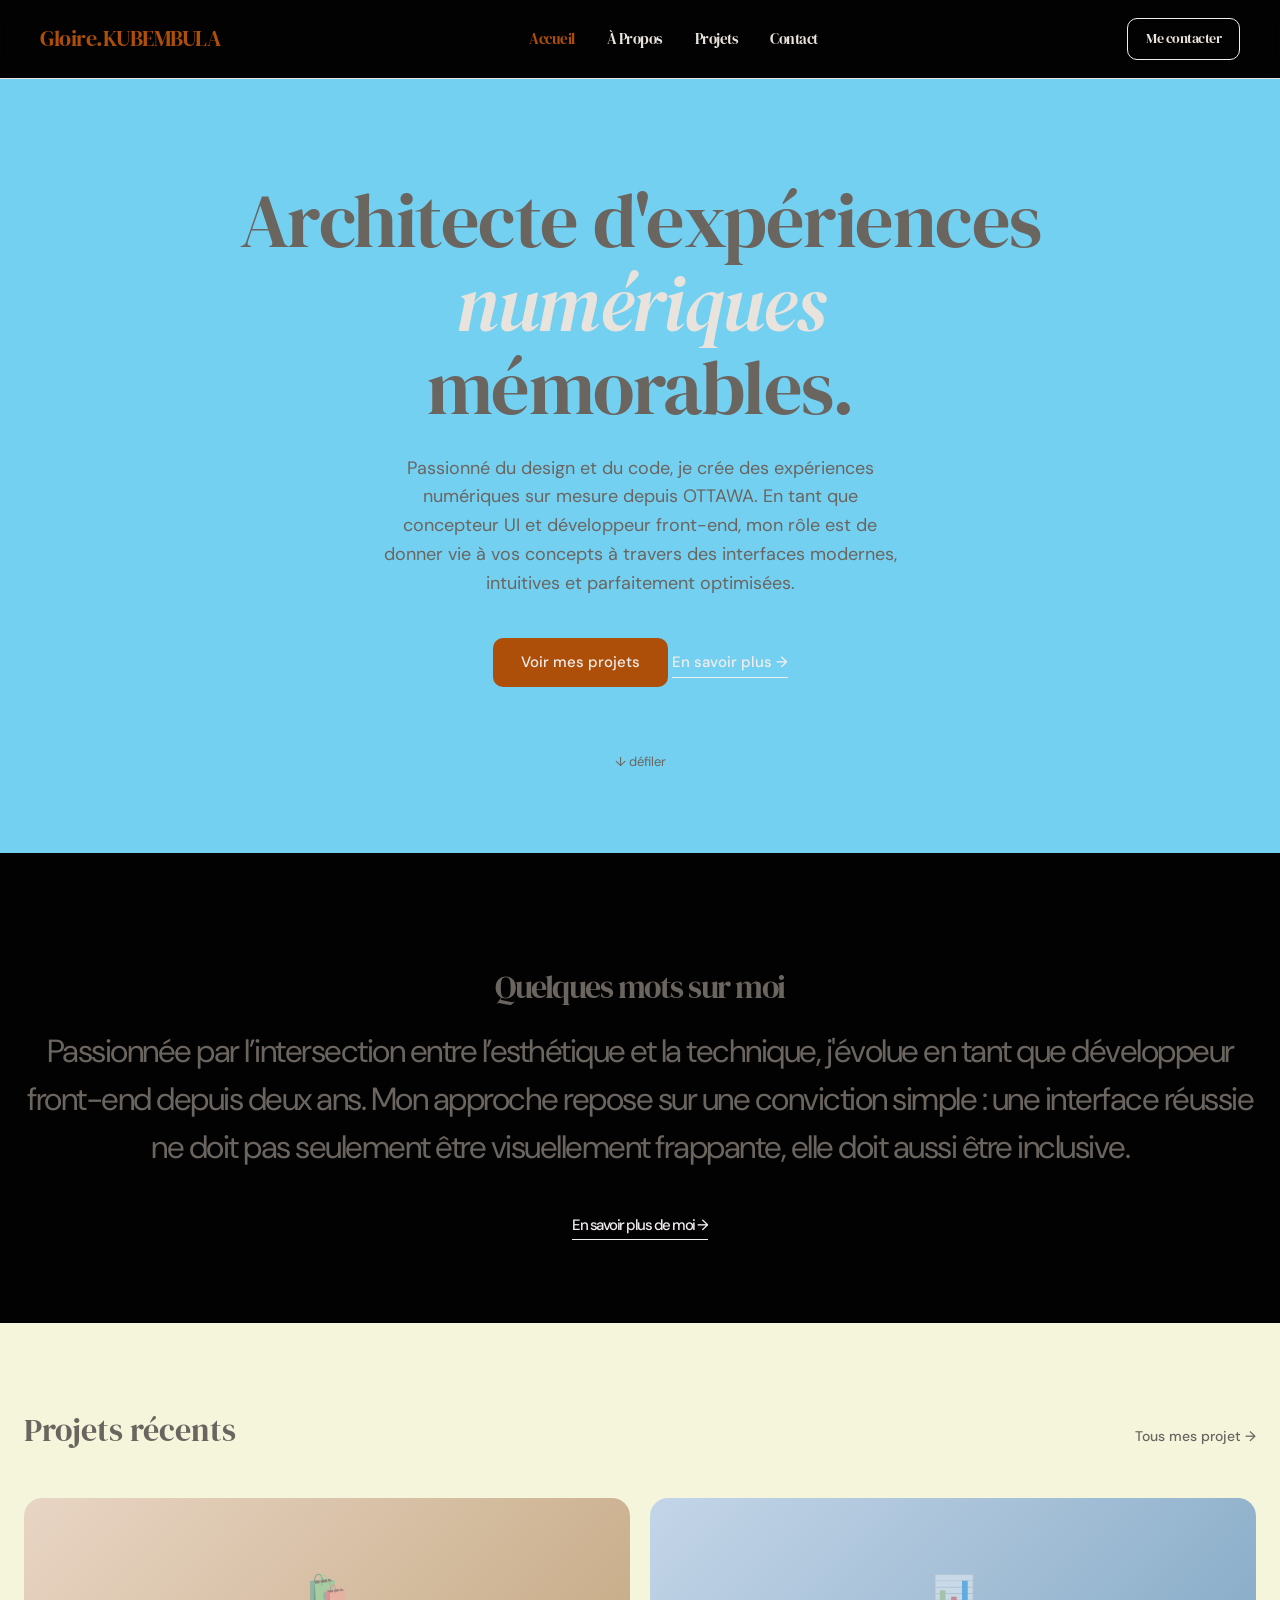
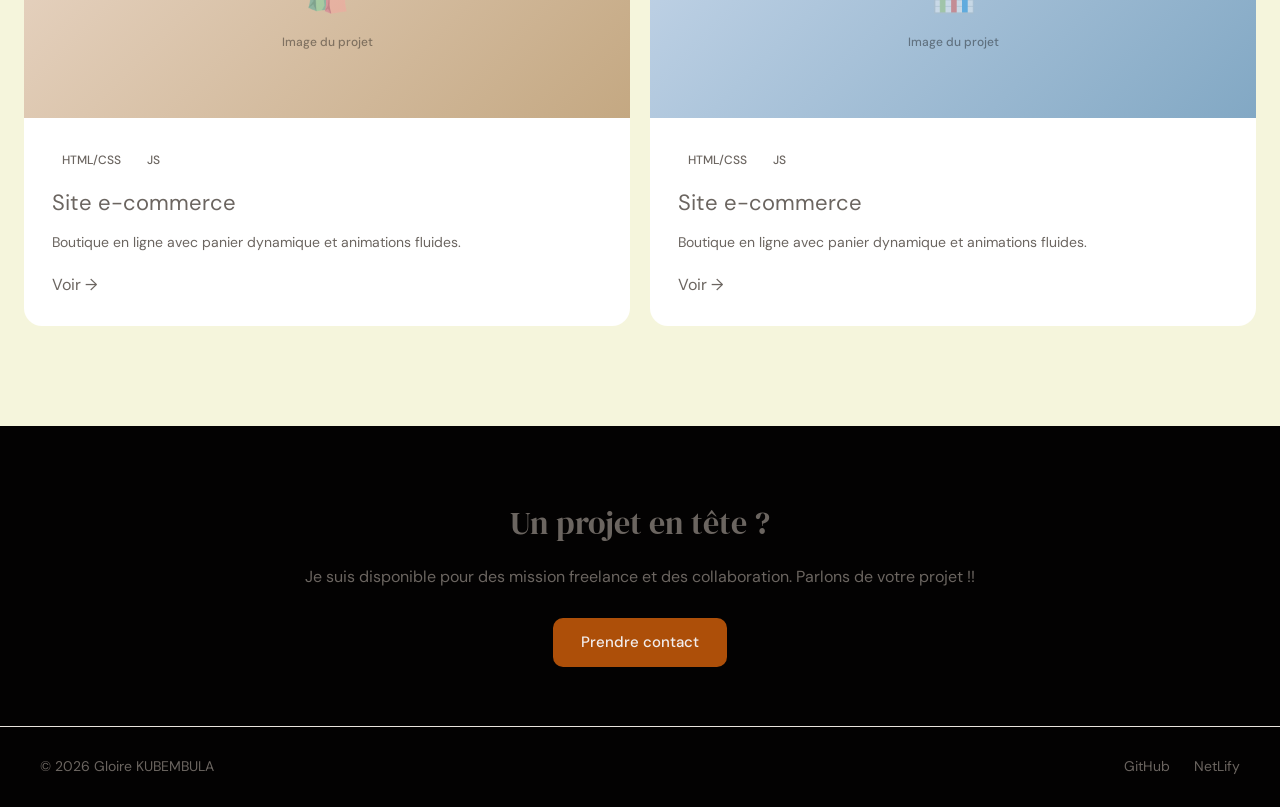
==== commit 9137f7d9: "nouvelle version text" ====
--- a/index.html
+++ b/index.html
@@ -33,13 +33,13 @@
 
         <div class="hero">
             <h1 class="hero-text">
-            Je crée des <br>
-            <em>exprériences web</em> <br> 
+            Architecte d'expériences  <br>
+            <em>numériques</em> <br> 
             mémorables.
             </h1> 
 
             <p class="hero-sub"> 
-                Développeur front-end & designer UI basé à Ottawa. Je transforme vvos idées en interfaces élégantes et fonctionnelles.
+                Passionné du design et du code, je crée des expériences numériques sur mesure depuis OTTAWA. En tant que concepteur UI et développeur front-end, mon rôle est de donner vie à vos concepts à travers des interfaces modernes, intuitives et parfaitement optimisées.
             </p> 
 
             <div class="hero-cat">
@@ -60,7 +60,7 @@
         <div class="section about-strip">
             <div class="about-strip-text">
                 <h2>Quelques mots sur moi</h2> 
-                <p>Passionée par l'intersection du design et du code, je suis développeur front-end avec 2ans d'exprérience. J'aime créer des interfaces qui sont à la fois belles et accessibles.</p> 
+                <p>Passionnée par l’intersection entre l’esthétique et la technique, j'évolue en tant que développeur front-end depuis deux ans. Mon approche repose sur une conviction simple : une interface réussie ne doit pas seulement être visuellement frappante, elle doit aussi être inclusive.</p> 
                 <a href="propos.html" class="btn-ghost">En savoir plus de moi →</a>
            </div> 
 
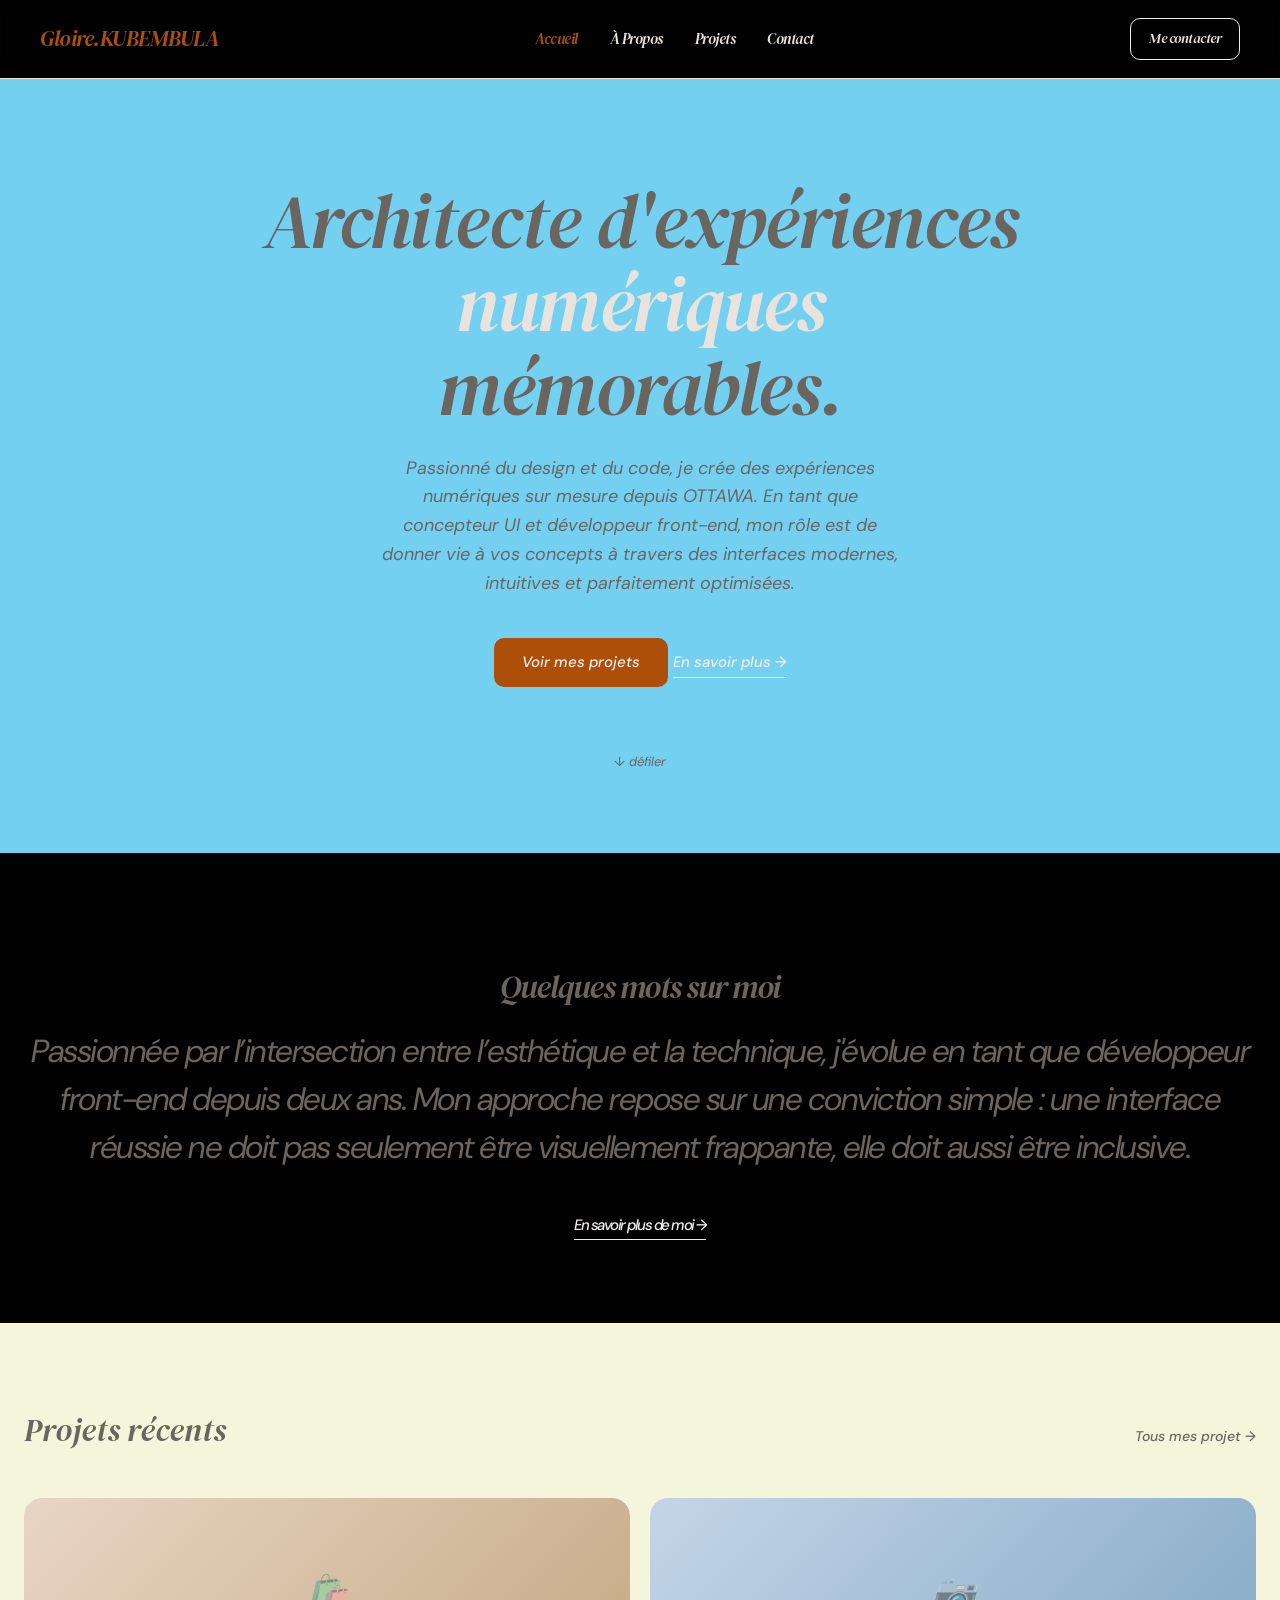
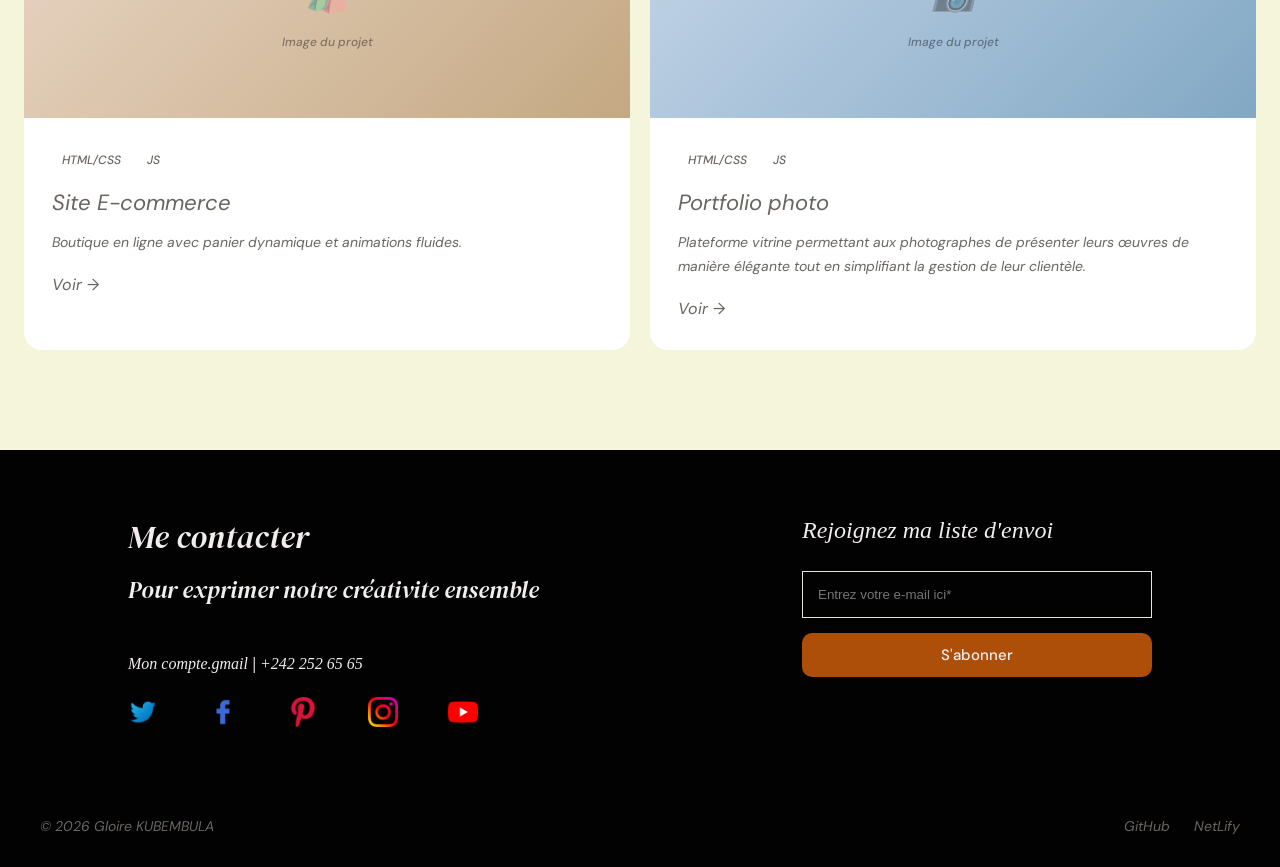
==== commit 2c6d9081: "nouvelle modif sur l'accueil" ====
--- a/index.html
+++ b/index.html
@@ -4,11 +4,19 @@
     <meta charset="UTF-8">
     <meta name="viewport" content="width=device-width, initial-scale=1.0"> 
     <link rel="stylesheet" href="style.css"> 
+
+    <!-- ==== ICONS PAGE SITE ==== -->
     <link rel="icon" type="incon/png" href="IMG/G-Kub.3.png">
+
+    <!-- ==== FONT-FAMILY DEPUIS GOOGLE ==== -->
     <link rel="preconnect" href="https://fonts.googleapis.com" />
-  <link rel="preconnect" href="https://fonts.gstatic.com" crossorigin />
-  <link href="https://fonts.googleapis.com/css2?family=DM+Serif+Display:ital@0;1&family=DM+Sans:wght@300;400;500&display=swap" rel="stylesheet" />
+    <link rel="preconnect" href="https://fonts.gstatic.com" crossorigin />
+    <link href="https://fonts.googleapis.com/css2?family=DM+Serif+Display:ital@0;1&family=DM+Sans:wght@300;400;500&display=swap" rel="stylesheet" />
+
+    <!-- ==== FONTAWESON (ICONS) ==== --> 
+     <link rel="stylesheet" href="https://cloudflare.com">
     <title>Gloire.KUBEMBULA</title> 
+
 </head>
 <body>
     <header class="bar"> 
@@ -24,7 +32,7 @@
             <a href="#contact">Contact</a>
         </nav>
          
-        <a href="contact.html" class="btn-nav">
+        <a href="#contact" class="btn-nav">
             Me contacter
         </a>
     </header> 
@@ -63,21 +71,6 @@
                 <p>Passionnée par l’intersection entre l’esthétique et la technique, j'évolue en tant que développeur front-end depuis deux ans. Mon approche repose sur une conviction simple : une interface réussie ne doit pas seulement être visuellement frappante, elle doit aussi être inclusive.</p> 
                 <a href="propos.html" class="btn-ghost">En savoir plus de moi →</a>
            </div> 
-
-            <!-- <div class="about-strip">
-                <div class="stat">
-                    <span class="stat-num">4</span> 
-                    <span class="label">Projets réalisés</span>
-                </div>
-                <div class="stat">
-                    <span class="stat-num">2</span> 
-                    <span class="label">Clients satisfaits</span>
-                </div>
-                <div class="stat">
-                    <span class="stat-num">2 ans</span> 
-                    <span class="label">D'exprérience</span>
-                </div>
-            </div> -->
         </div>
     </secttion>
 
@@ -106,7 +99,7 @@
                             <span class="tag">HTML/CSS</span>
                             <span class="tag">JS</span>
                         </div> 
-                        <h3>Site e-commerce</h3> 
+                        <h3>Site E-commerce</h3> 
                         <p>Boutique en ligne avec panier dynamique et animations fluides.</p> 
                         <a href="projet.html">Voir →</a>
                     </div>
@@ -117,7 +110,7 @@
 
                     <div class="project-img project-img--2">
                         <div class="project-img-placeholder">
-                            <span class="placeholder-icon">📊</span>
+                            <span class="placeholder-icon">📷</span>
                             <span class="placeholder-label">Image du projet</span>
                         </div>
                     </div>
@@ -127,8 +120,8 @@
                             <span class="tag">HTML/CSS</span>
                             <span class="tag">JS</span>
                         </div> 
-                        <h3>Site e-commerce</h3> 
-                        <p>Boutique en ligne avec panier dynamique et animations fluides.</p> 
+                        <h3>Portfolio photo</h3> 
+                        <p>Plateforme vitrine permettant aux photographes de présenter leurs œuvres de manière élégante tout en simplifiant la gestion de leur clientèle.</p> 
                         <a href="projet.html">Voir →</a>
                     </div>
 
@@ -140,10 +133,38 @@
 
     <!-- ==== CONTACT ==== -->
     <section id="contact">
-        <div class="contact cta-section">
-            <h2>Un projet en tête ?</h2> 
-            <p>Je suis disponible pour des mission freelance et des collaboration. Parlons de votre projet !!</p> 
-            <a href="contact.html" class="btn-primary">Prendre contact</a>
+        <div class="contact-footer">
+
+            <div class="contact-info">
+                <h2>Me contacter</h2> 
+                <p class="subtile">Pour exprimer notre créativite ensemble</p>
+                
+                <div class="contact-details">
+                    <a href="mailto:zekasjuniormg69@gmail.com">Mon compte.gmail</a> 
+                    <span>|</span> 
+
+                    <a href="#">+242 252 65 65</a>
+                </div> 
+
+               <div class="social-icons">
+                    <a href="#"><img width="100%" src="IMG/twitter.png" alt=""></a>
+                    <a href="#"><img src="IMG/facebook.png" alt=""></a>
+                    <a href="#"><img src="IMG/pinterest.png" alt=""></a>
+                    <a href="#"><img src="IMG/instagram.png" alt=""></a>
+                    <a href="#"><img src="IMG/youtube.png" alt=""></a>
+                </div>
+            </div>
+        
+
+            <!-- ==== PARTIE DROIT ==== --> 
+            <div class="lettre">
+                <h3>Rejoignez ma liste d'envoi</h3> 
+
+                <form>
+                    <input type="email" placeholder="Entrez votre e-mail ici*" required> 
+                    <button class="btn-primary">S'abonner</button>
+                </form>
+            </div> 
         </div>
     </section>
 
--- a/style.css
+++ b/style.css
@@ -18,6 +18,7 @@
 
     --font-titre: 'DM Serif Display', Georgia, serif; 
     --font-corps: 'DM Sans', system-ui, sans-serif; 
+    --font-contact: 'Playfair Display', serif; font-style: italic; font-weight: 400; 
 
     --rayon: 10px; 
     --rayon-lg: 18px; 
@@ -348,18 +349,61 @@
 }
 .stat-label { font-size: 13px; color: var(--couleur-texte-secondary); margin-top: 4px; } 
 
-#contact{}
-
-.cta-section {
-  height: 300px;
-  text-align: center;
-  padding-top: 70px;
-}
-.cta-section h2 { margin-bottom: 12px; }
-.cta-section p  { color: var(--color-text-secondary); margin-bottom: 28px; } 
-
-
-
+/* ---- CONTACT (accueil) ---- */
+#contact{} 
+
+.contact-footer {
+    padding: 60px 10%; 
+    display: flex; 
+    justify-content: space-between; 
+    align-items: flex-start; 
+    font-family: var(--font-titre); 
+    color: var(--color-text-primary);
+}
+
+.contact-info h2 { font-size: 2rem; margin-bottom: 5px; }
+.contact-info .subtile  { font-size: 1.5rem; margin-bottom: 40px; font-weight: 300; }   
+
+.contact-details a {
+    font-family: var(--font-contact);
+    font-size: italic; 
+    font-weight: 500;
+} 
+
+.social-icons { 
+    margin-top: 20px; 
+    display: flex;  
+    gap: 30px;
+}
+
+.social-icons img { 
+    margin-right: 20px; 
+    width: 30px; 
+    height: 30px;
+} 
+
+.lettre h3 {
+    font-family: var(--font-contact); 
+    font-size: 1.5rem; 
+    font-weight: 300; 
+    margin-bottom: 20px;
+    color: var(--color-text-primary);
+} 
+
+.lettre form {
+    display: flex; 
+    flex-direction: column; 
+    width: 350px; 
+} 
+
+.lettre input { 
+    background: transparent; 
+    border: 1px solid var(--color-accent); 
+    padding: 15px; 
+    color: var(--color-text-primary); 
+    margin-bottom: 15px;
+} 
+/* ---- interieur accueil ---- */
 .page-hero {
   max-width: var(--largeur-max);
   margin: 0 auto;
@@ -406,7 +450,6 @@
   justify-content: space-between;
   align-items: center;
   padding: 28px 40px;
-  border-top: 1px solid var(--color-accent);
   font-size: 14px;
   color: var(--couleur-texte-doux);
   max-width: 100%;
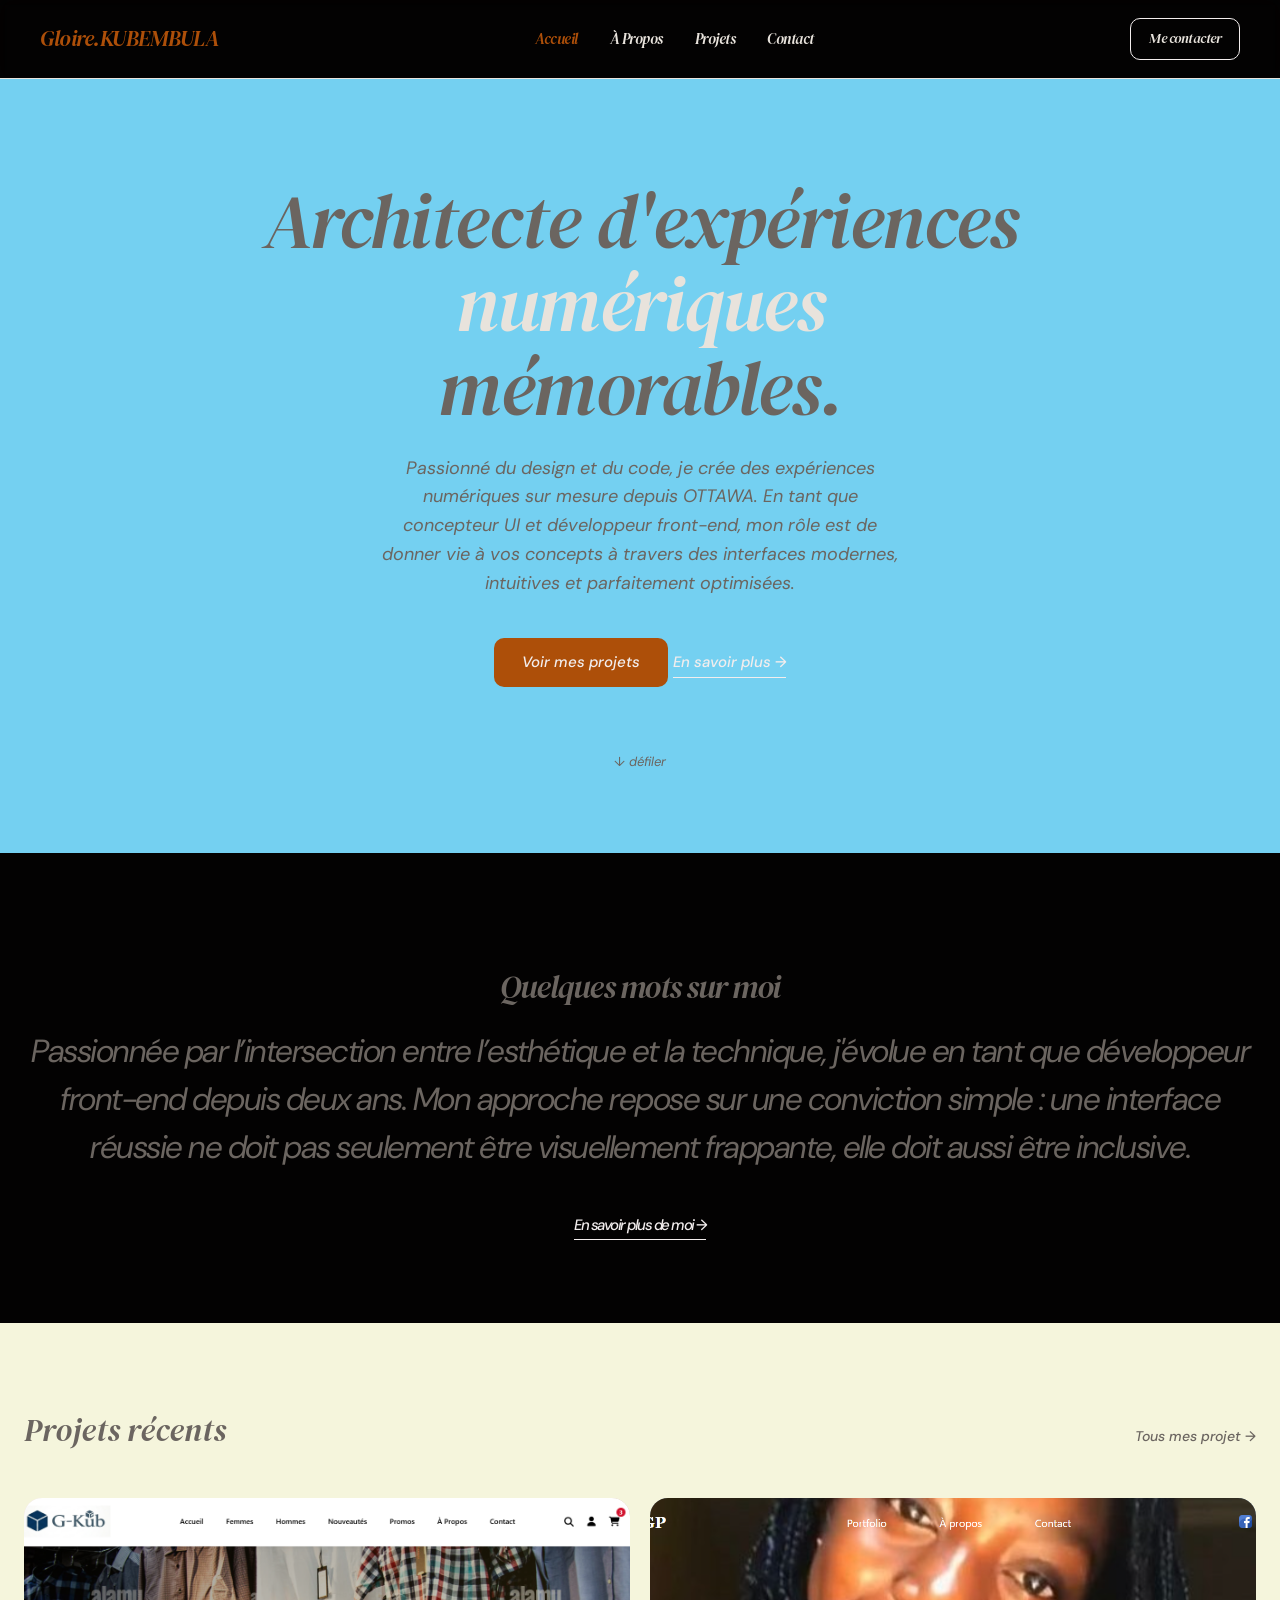
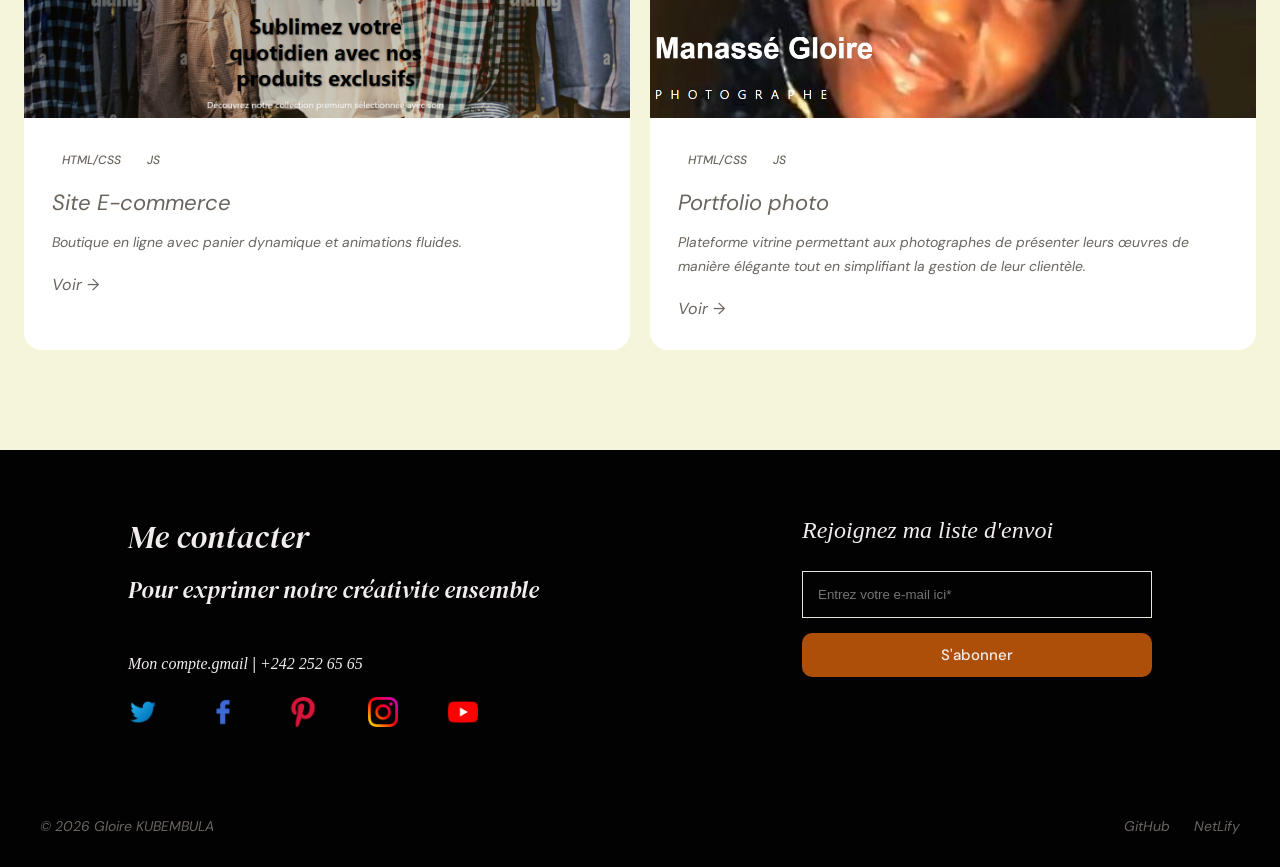
==== commit e64c0bf6: "nouvelle modif sur index & projet" ====
--- a/index.html
+++ b/index.html
@@ -12,9 +12,7 @@
     <link rel="preconnect" href="https://fonts.googleapis.com" />
     <link rel="preconnect" href="https://fonts.gstatic.com" crossorigin />
     <link href="https://fonts.googleapis.com/css2?family=DM+Serif+Display:ital@0;1&family=DM+Sans:wght@300;400;500&display=swap" rel="stylesheet" />
-
-    <!-- ==== FONTAWESON (ICONS) ==== --> 
-     <link rel="stylesheet" href="https://cloudflare.com">
+    
     <title>Gloire.KUBEMBULA</title> 
 
 </head>
@@ -91,6 +89,7 @@
                         <div class="project-img-placeholder">
                             <span class="placeholder-icon">🛍️</span>
                             <span class="placeholder-label">Image du projet</span>
+                            <img src="IMG/com.png" alt="" class="placeholder-img">
                         </div>
                     </div>
 
@@ -112,6 +111,7 @@
                         <div class="project-img-placeholder">
                             <span class="placeholder-icon">📷</span>
                             <span class="placeholder-label">Image du projet</span>
+                            <img src="IMG/pot-fo.png" alt="" class="placeholder-img">
                         </div>
                     </div>
 
@@ -134,7 +134,8 @@
     <!-- ==== CONTACT ==== -->
     <section id="contact">
         <div class="contact-footer">
-
+            
+            <!-- ==== PARTIE GAUCHE ==== -->
             <div class="contact-info">
                 <h2>Me contacter</h2> 
                 <p class="subtile">Pour exprimer notre créativite ensemble</p>
--- a/style.css
+++ b/style.css
@@ -269,6 +269,12 @@
     box-shadow: var(--ombre);
 } 
 
+.placeholder-img {
+    position: absolute;
+    top: 0; left: 0; width: 100%; height: 100%;
+    object-fit: cover;
+}
+
 .project-img {
     position: relative; 
     min-height: 220px; 
@@ -403,45 +409,8 @@
     color: var(--color-text-primary); 
     margin-bottom: 15px;
 } 
-/* ---- interieur accueil ---- */
-.page-hero {
-  max-width: var(--largeur-max);
-  margin: 0 auto;
-  padding: 72px 24px 48px;
-}
-.page-hero h1 {
-  font-family: var(--fonte-titre);
-  font-size: clamp(36px, 5vw, 60px);
-  font-weight: 400;
-  letter-spacing: -1px;
-  margin-bottom: 16px;
-}
-.page-hero h1 em { font-style: italic; color: var(--couleur-accent); }
-.page-hero p { font-size: 18px; color: var(--couleur-texte-doux); }
-
-/* -------- 12. FILTRES -------- */
-.filters {
-  display: flex;
-  gap: 10px;
-  flex-wrap: wrap;
-  margin-bottom: 40px;
-}
-.filter-btn {
-  background: none;
-  border: 1px solid var(--couleur-bordure);
-  border-radius: 50px;
-  padding: 8px 20px;
-  font-family: var(--fonte-corps);
-  font-size: 14px;
-  cursor: pointer;
-  color: var(--couleur-texte-doux);
-  transition: background 0.2s, color 0.2s, border-color 0.2s;
-}
-.filter-btn:hover, .filter-btn.active {
-  background: var(--couleur-texte);
-  color: var(--couleur-fond);
-  border-color: var(--couleur-texte);
-}
+
+
 
 
 /* ----- FOOTER ----- */ 
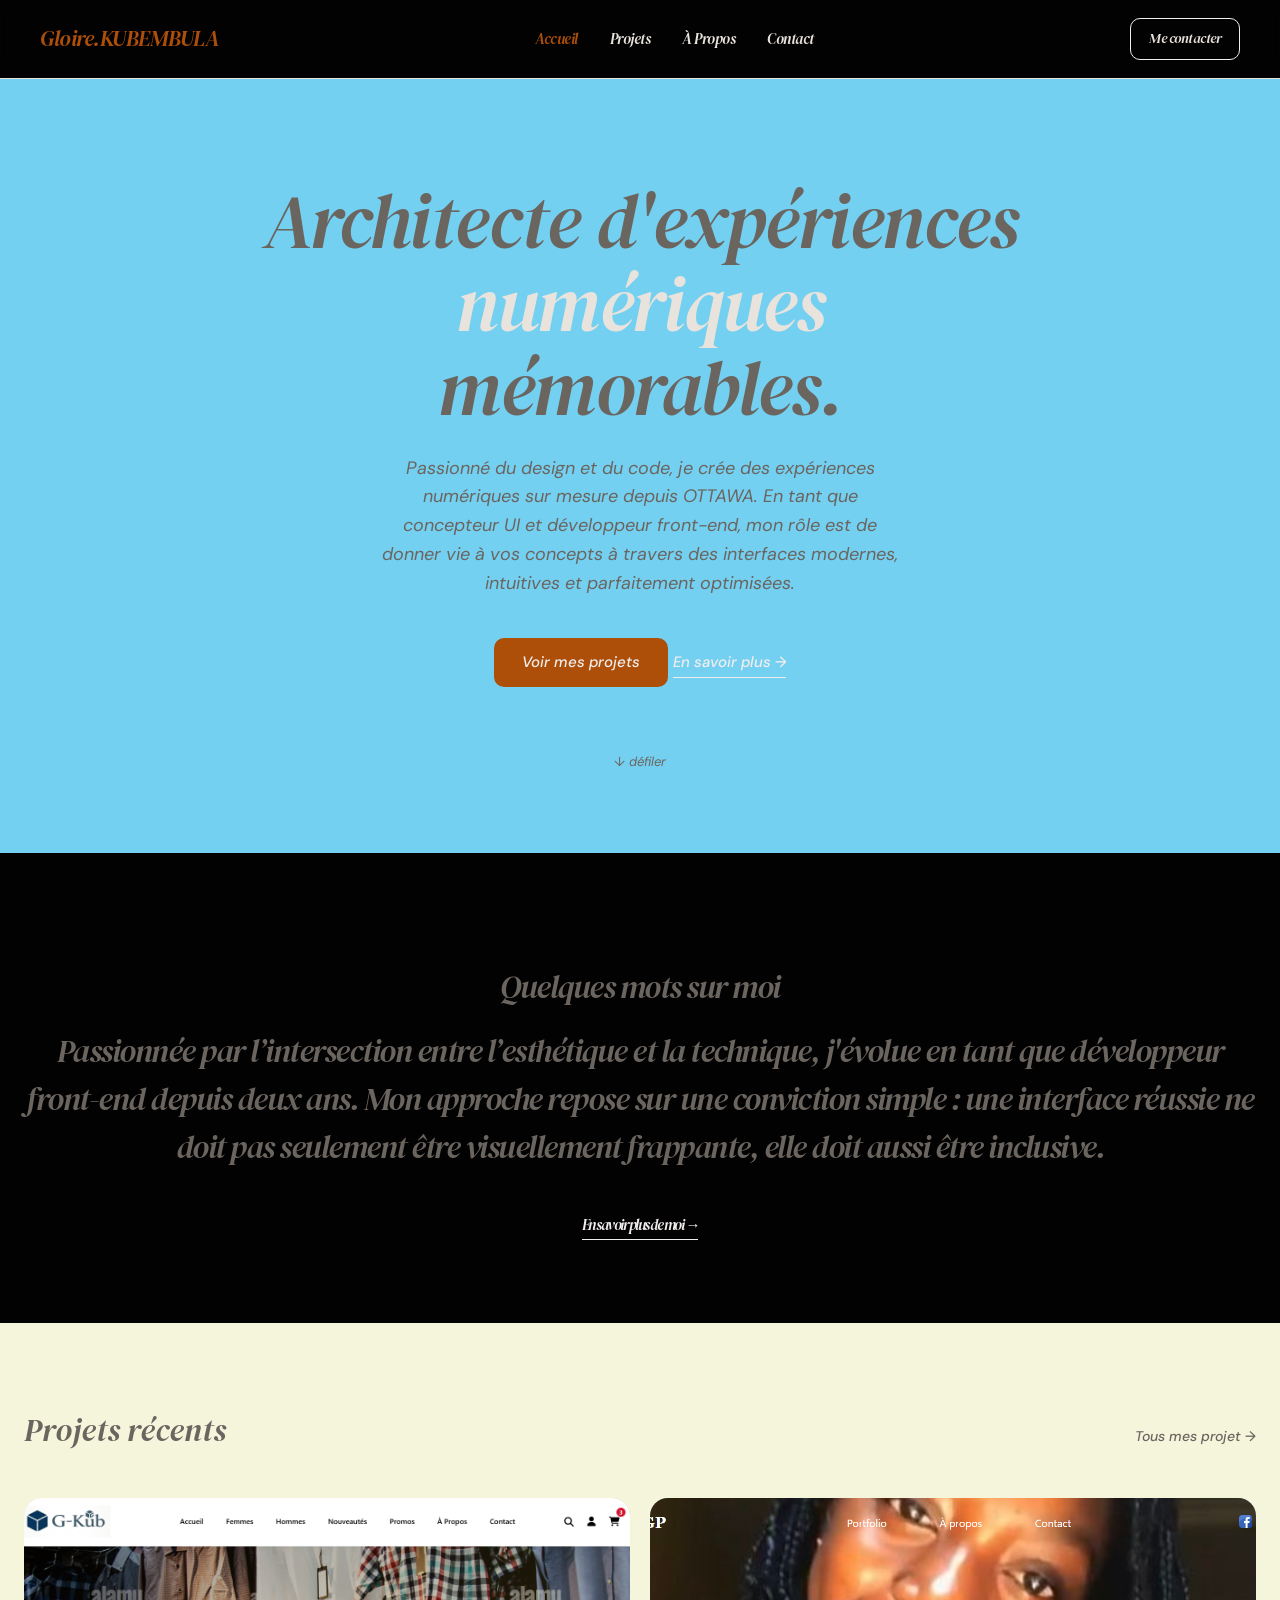
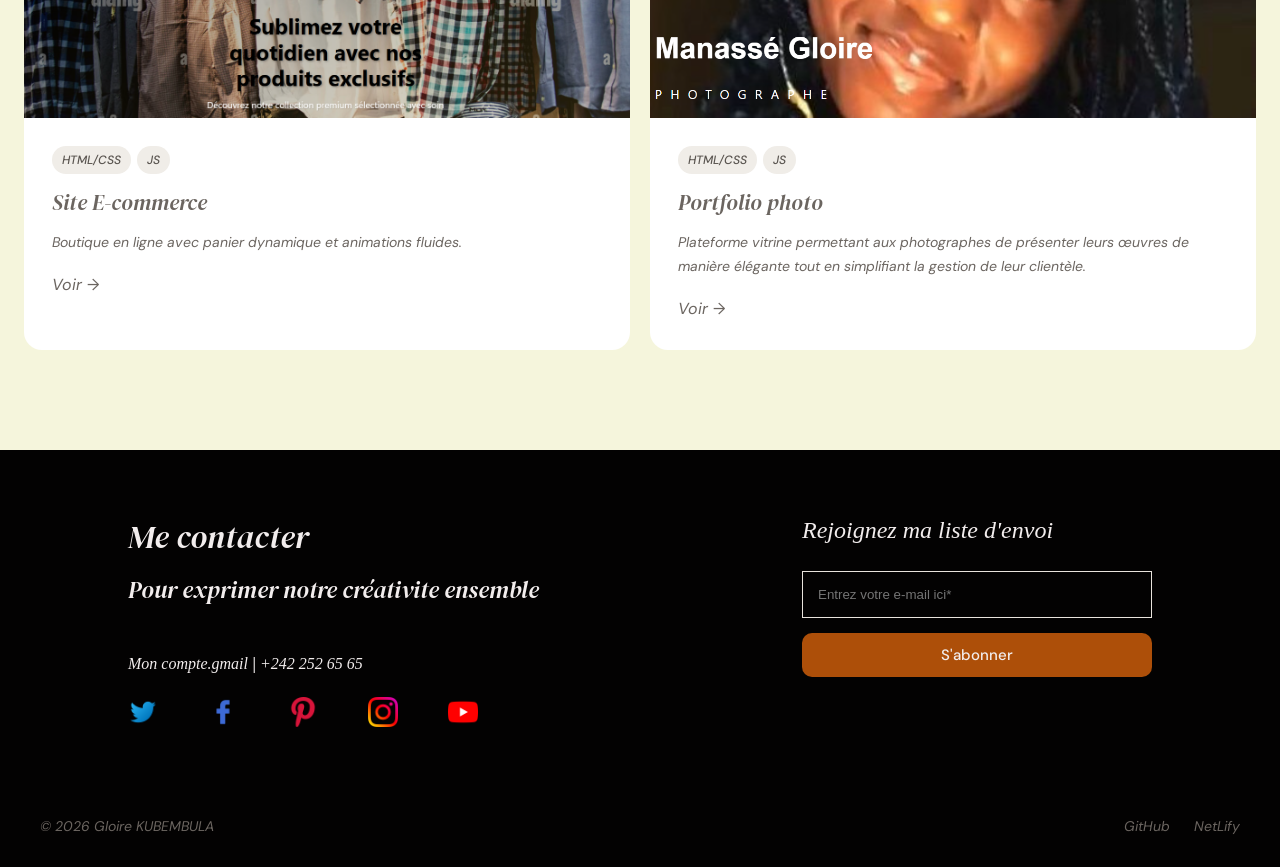
==== commit 0f1bc80b: "fin de modif du projet" ====
--- a/index.html
+++ b/index.html
@@ -6,7 +6,7 @@
     <link rel="stylesheet" href="style.css"> 
 
     <!-- ==== ICONS PAGE SITE ==== -->
-    <link rel="icon" type="incon/png" href="IMG/G-Kub.3.png">
+    <link rel="icon" type="incon/png" href="IMG/G-.png">
 
     <!-- ==== FONT-FAMILY DEPUIS GOOGLE ==== -->
     <link rel="preconnect" href="https://fonts.googleapis.com" />
@@ -25,12 +25,12 @@
 
         <nav>
             <a href="#index" class="active">Accueil</a>
+            <a href="#projet">Projets</a>
             <a href="#propos">À Propos</a>
-            <a href="#projet">Projets</a>
             <a href="#contact">Contact</a>
         </nav>
          
-        <a href="#contact" class="btn-nav">
+        <a href="index.html#contact" class="btn-nav">
             Me contacter
         </a>
     </header> 
--- a/style.css
+++ b/style.css
@@ -123,7 +123,7 @@
 } 
 
 .logo {
-  font-family: var(--fonte-titre);
+  font-family: var(--font-titre);
   font-size: 22px;
   font-weight: 400;
   letter-spacing: -0.5px;
@@ -300,7 +300,7 @@
   padding: 28px;
 }
 .project-info h3 {
-  font-family: var(--fonte-titre);
+  font-family: var(--font-titre);
   font-size: 22px;
   font-weight: 400;
   margin: 10px 0 10px;
@@ -319,8 +319,8 @@
   margin-bottom: 8px;
 }
 .tag {
-  background: var(--couleur-tag-bg);
-  color: var(--couleur-tag-txt);
+  background: var(--color-tag-bg);
+  color: var(--color-tag-txt);
   font-size: 12px;
   font-weight: 500;
   padding: 4px 10px;
@@ -333,27 +333,27 @@
 .about-strip {
   font-size: 32px;
   font-weight: 400;
-  font-family: var(--fonte-titre);
+  font-family: var(--font-titre);
   line-height: 1.5; 
   letter-spacing: -1.5px;
   text-align: center;
-  background: var(--couleur-carte); 
+  background: var(--color-fond); 
   margin-top: 30px;
 }
 .about-strip-text h2 { margin-bottom: 16px; }
-.about-strip-text p  { color: var(--couleur-texte-secondary); margin-bottom: 24px; }
+.about-strip-text p  { color: var(--color-text-secondary); margin-bottom: 24px; }
 .about-strip-stats {
   display: flex;
 }
 .stat { display: flex; flex-direction: column; }
 .stat-num {
-  font-family: var(--fonte-titre);
+  font-family: var(--font-titre);
   font-size: 40px;
   font-weight: 400;
-  color: var(--couleur-accent);
+  color: var(--color-logo);
   line-height: 1;
 }
-.stat-label { font-size: 13px; color: var(--couleur-texte-secondary); margin-top: 4px; } 
+.stat-label { font-size: 13px; color: var(--color-text-secondary); margin-top: 4px; } 
 
 /* ---- CONTACT (accueil) ---- */
 #contact{} 
@@ -420,11 +420,11 @@
   align-items: center;
   padding: 28px 40px;
   font-size: 14px;
-  color: var(--couleur-texte-doux);
+  color: var(--color-text-secondary);
   max-width: 100%;
 }
 .footer-links { display: flex; gap: 24px; }
-.footer-links a:hover { color: var(--couleur-texte); }
+.footer-links a:hover { color: var(--color-text-primary); }
 
 @media (max-width: 768px) {
     .bar {
@@ -450,12 +450,15 @@
     .about-strip {
         grid-template-columns: 1fr; gap: 15px; 
     } 
+
     .about-intro {
         grid-template-columns: 1fr; 
     } 
+
     .about-photo {
         position: static; 
     } 
+
     .photo-placeholder {
         aspect-ratio: 16/9;
     } 
@@ -463,9 +466,11 @@
     .projects-full-grid {
         grid-template-columns: 1fr; 
     } 
+
     .skills-grid {
         grid-template-columns: 1fr;
-    } 
+    }
+    
     .hobbies-grid {
         grid-template-columns: 1fr 1fr; 
     } 
@@ -489,5 +494,9 @@
 
     .footer {
         flex-direction: column; gap: 12px; text-align: center;
+    } 
+
+    .contact-footer {
+        flex-direction: column; gap: 20px; align-items: center; text-align: center;
     }
 }
